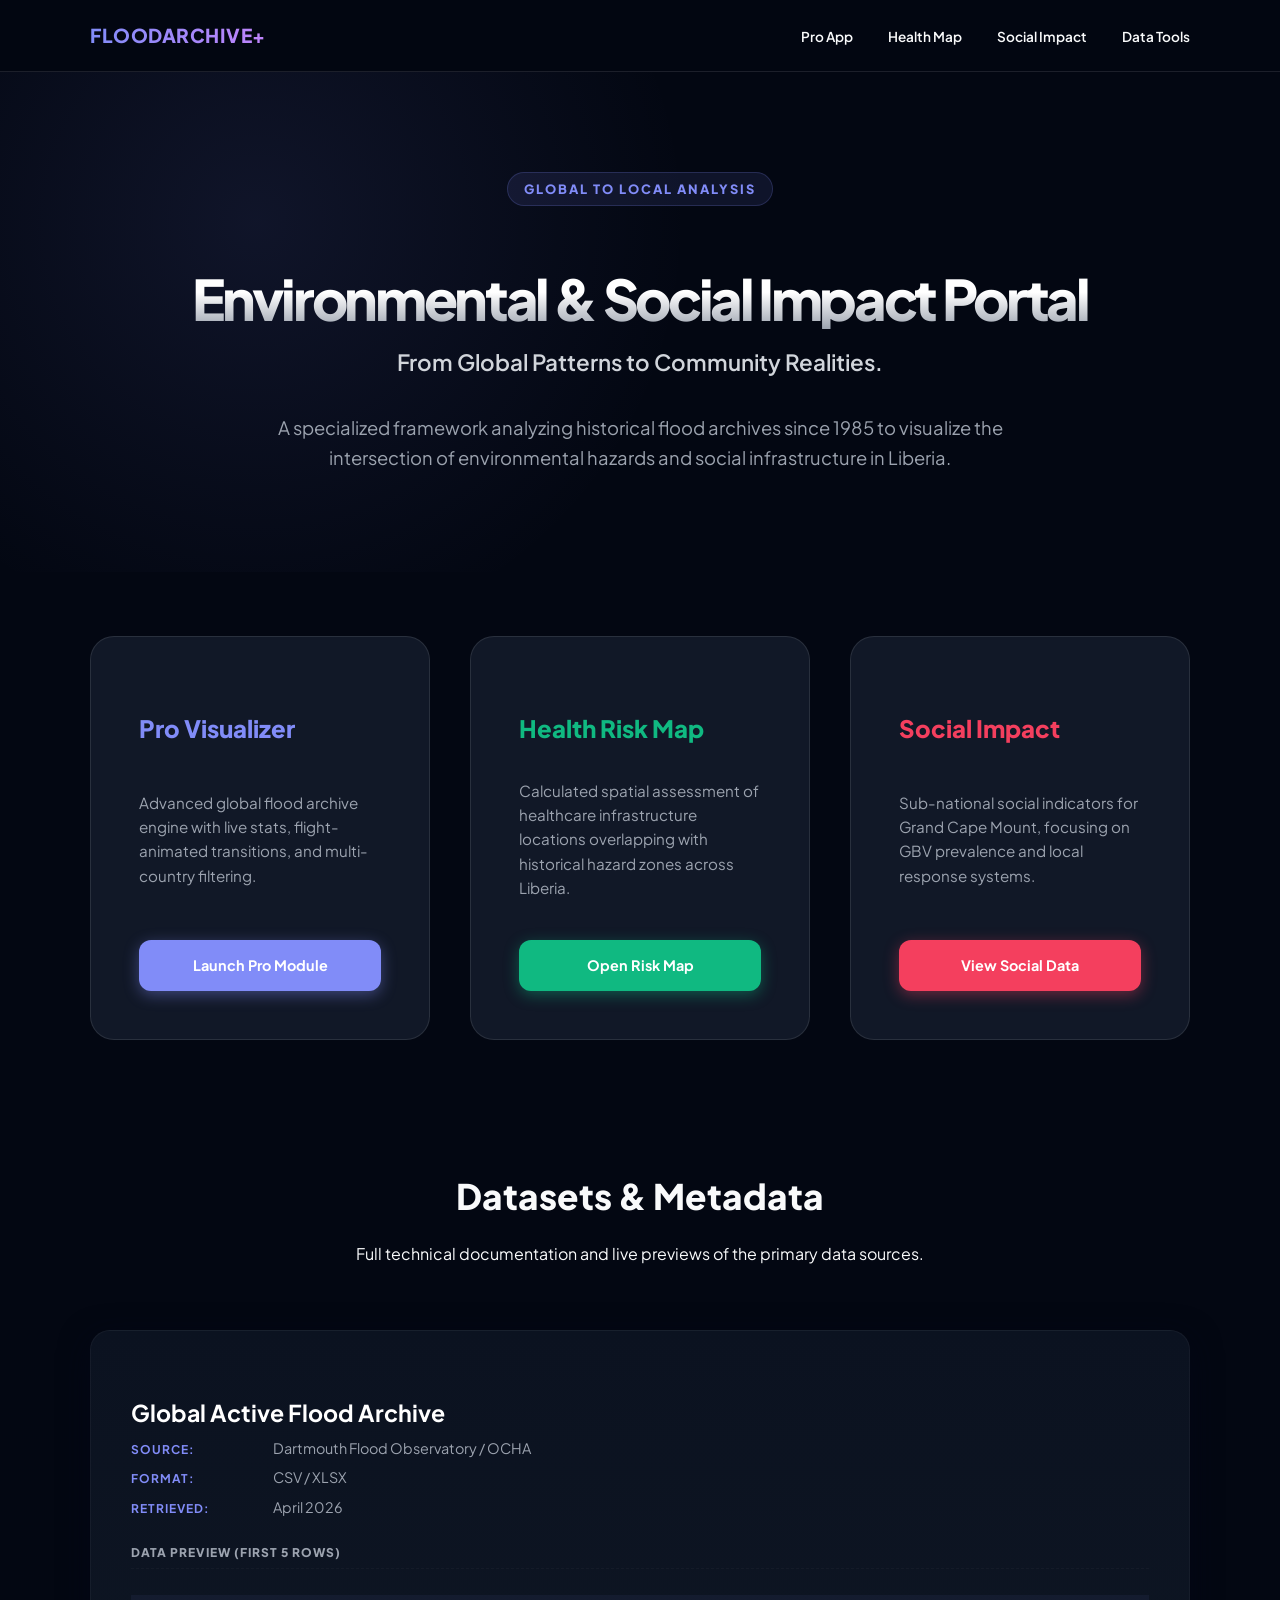
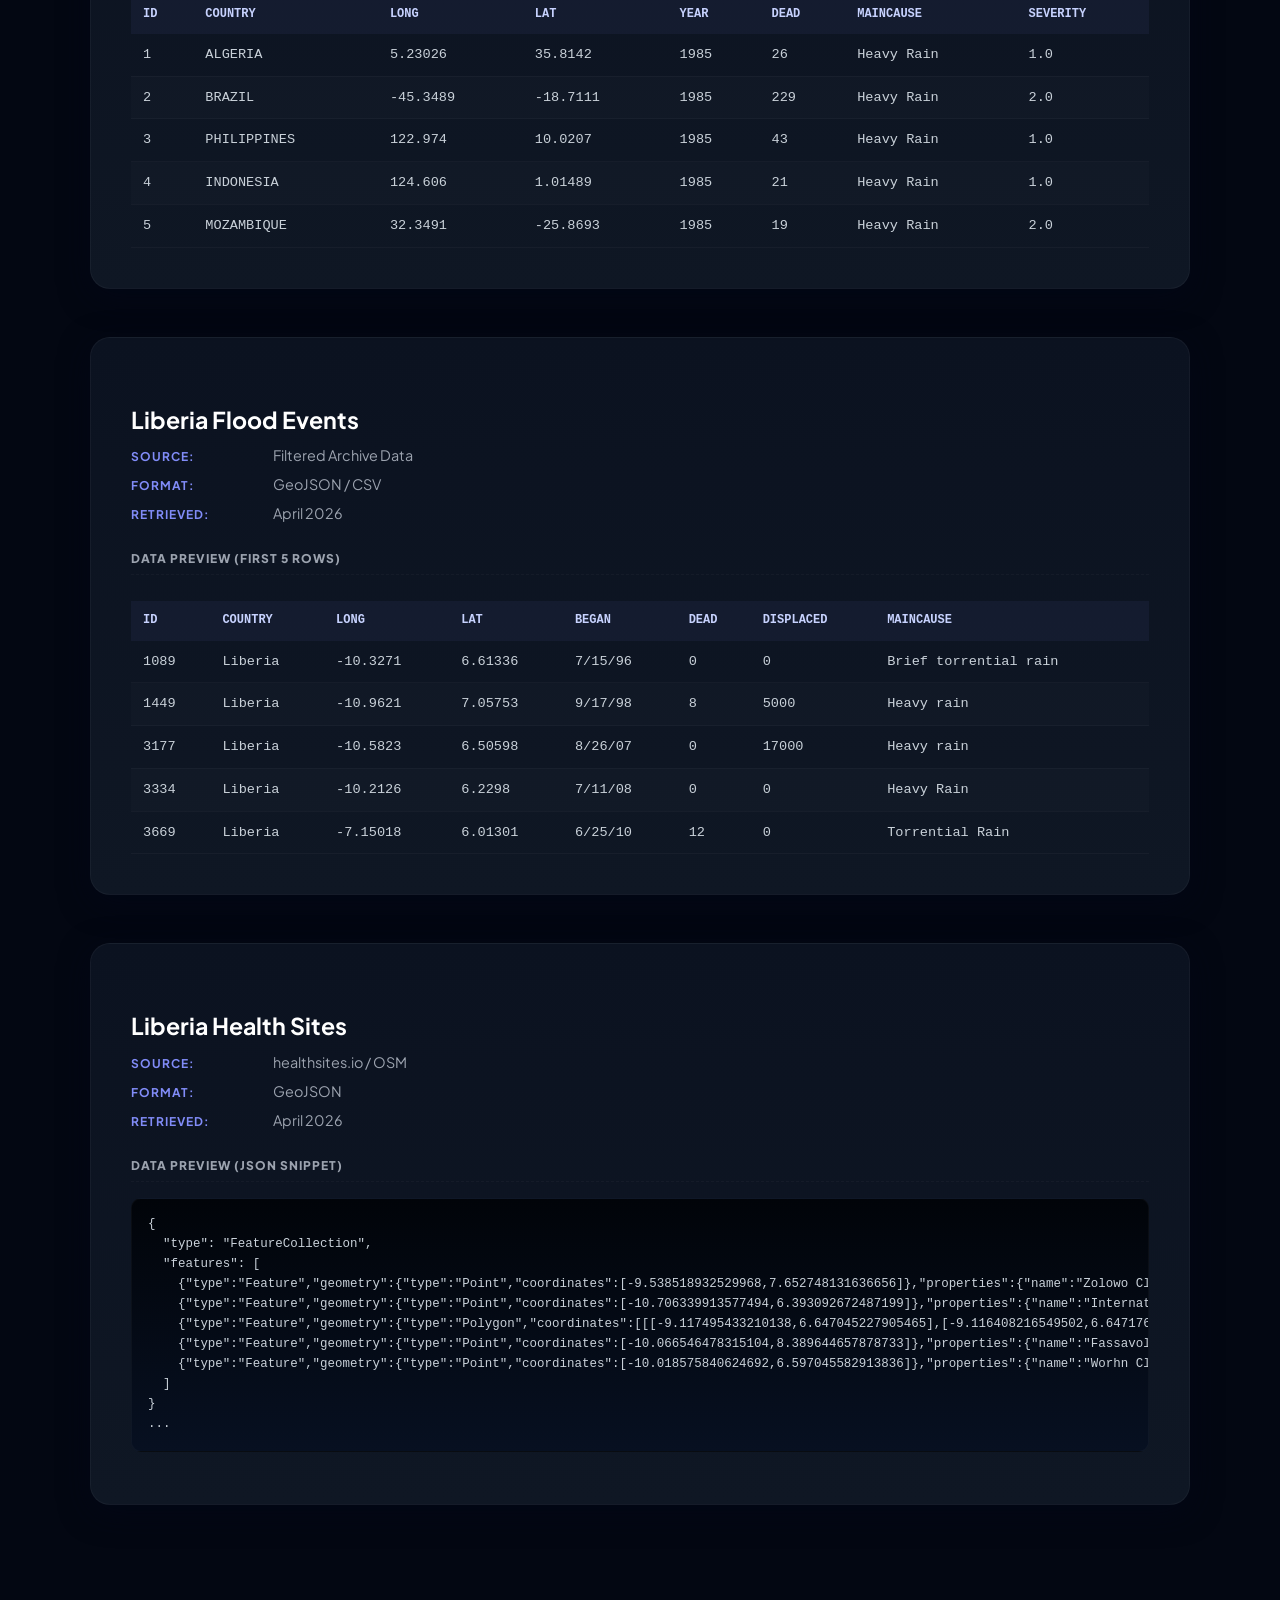
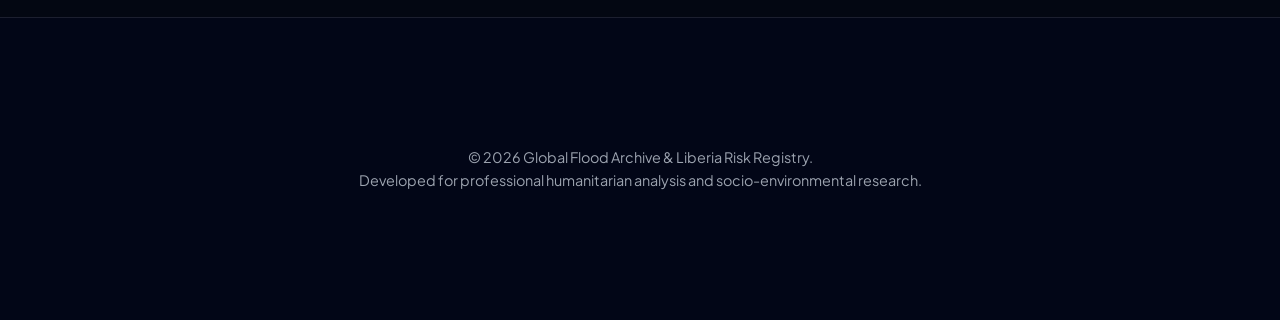
==== index.html @ 43752c13 "Refine landing page visuals; remove preview map\n\nCo-authored-by: Copilot <223556219+Copilot@users." ====
<!DOCTYPE html>
<html lang="en">
<head>
    <meta charset="UTF-8">
    <meta name="viewport" content="width=device-width, initial-scale=1.0">
    <title>Global to Local | Environmental & Social Impact Portal</title>
    <link href="https://fonts.googleapis.com/css2?family=Plus+Jakarta+Sans:wght@400;500;600;700;800&display=swap" rel="stylesheet">
    <style>
        :root {
            --bg: #030712;
            --card: #111827;
            --border: rgba(255, 255, 255, 0.1);
            --accent-pro: #818cf8;
            --accent-health: #10b981;
            --accent-social: #f43f5e;
            --text-primary: #f9fafb;
            --text-secondary: #9ca3af;
            --preview-bg: #0d1117;
        }
        body { font-family: 'Plus Jakarta Sans', sans-serif; margin: 0; background: var(--bg); color: var(--text-primary); line-height: 1.6; overflow-x: hidden; }
        
        nav { background: rgba(3, 7, 18, 0.8); backdrop-filter: blur(15px); padding: 1.25rem 0; position: sticky; top: 0; z-index: 1000; border-bottom: 1px solid var(--border); }
        nav .container { max-width: 1100px; margin: auto; display: flex; justify-content: space-between; align-items: center; padding: 0 2rem; }
        nav a { color: var(--text-primary); text-decoration: none; margin-left: 2rem; font-weight: 600; font-size: 0.85rem; transition: color 0.3s; }
        nav a:hover { color: var(--accent-pro); }
        .logo { font-weight: 800; font-size: 1.2rem; letter-spacing: 0.5px; background: linear-gradient(to right, #818cf8, #c084fc); -webkit-background-clip: text; -webkit-text-fill-color: transparent; }

        .hero { padding: 100px 2rem; text-align: center; position: relative; background: radial-gradient(circle at 20% 30%, rgba(129, 140, 248, 0.1) 0%, transparent 40%); }
        .hero .branding { background: rgba(129, 140, 248, 0.1); color: var(--accent-pro); padding: 6px 16px; border-radius: 99px; font-weight: 800; font-size: 0.8rem; text-transform: uppercase; letter-spacing: 2px; margin-bottom: 1.5rem; display: inline-block; border: 1px solid rgba(129, 140, 248, 0.2); }
        .hero h1 { font-size: 3.5rem; font-weight: 800; margin-bottom: 1rem; letter-spacing: -0.06em; line-height: 1.1; background: linear-gradient(to bottom, #fff 40%, #9ca3af); -webkit-background-clip: text; -webkit-text-fill-color: transparent; }
        .hero .tagline { font-size: 1.4rem; font-weight: 600; margin-bottom: 2rem; display: block; color: #d1d5db; }
        .hero p { max-width: 750px; margin: auto; font-size: 1.15rem; color: var(--text-secondary); }

        .container { max-width: 1100px; margin: auto; padding: 4rem 2rem; }
        .section-header { margin-bottom: 4rem; text-align: center; }
        .section-header h2 { font-size: 2.2rem; font-weight: 800; margin-bottom: 0.5rem; }

        .grid { display: grid; grid-template-columns: repeat(auto-fit, minmax(320px, 1fr)); gap: 2.5rem; margin-bottom: 8rem; }
        .tool-card { background: var(--card); border-radius: 24px; padding: 3rem; border: 1px solid var(--border); display: flex; flex-direction: column; justify-content: space-between; transition: all 0.4s ease; }
        .tool-card:hover { transform: translateY(-8px); background: #1f2937; border-color: var(--accent-pro); }
        .tool-card h3 { font-size: 1.5rem; margin-bottom: 1rem; font-weight: 800; }
        .tool-card p { font-size: 0.95rem; color: var(--text-secondary); margin-bottom: 2.5rem; }

        .btn { display: inline-block; color: #fff; text-decoration: none; padding: 14px 28px; border-radius: 12px; font-weight: 700; font-size: 0.9rem; text-align: center; transition: all 0.3s; cursor: pointer; }
        .btn-pro { background: var(--accent-pro); box-shadow: 0 4px 15px rgba(129, 140, 248, 0.4); }
        .btn-health { background: var(--accent-health); box-shadow: 0 4px 15px rgba(16, 185, 129, 0.4); }
        .btn-social { background: var(--accent-social); box-shadow: 0 4px 15px rgba(244, 63, 94, 0.4); }

        /* Datasets & Metadata Section */
        .dataset-card { background: linear-gradient(180deg,#0b1220 0%, #0f1724 100%); border-radius: 20px; border: 1px solid rgba(255,255,255,0.04); padding: 2.5rem; margin-bottom: 3rem; box-shadow: 0 8px 30px rgba(2,6,23,0.6); }
        .dataset-meta { margin-bottom: 1.25rem; display:flex; flex-direction:column; gap:6px; }
        .dataset-meta h3 { color: #fff; font-size: 1.45rem; margin-bottom: 0; }
        .dataset-meta div { font-size: 0.9rem; color: var(--text-secondary); margin-bottom: 0; }
        .dataset-meta b { color: var(--accent-pro); width: 140px; display: inline-block; text-transform: uppercase; font-size: 0.75rem; letter-spacing: 1px; }
        
        .preview-title { font-size: 0.75rem; font-weight: 800; color: #9ca3af; text-transform: uppercase; letter-spacing: 1px; margin-bottom: 1rem; margin-top: 1.5rem; border-bottom: 1px dashed rgba(255,255,255,0.03); padding-bottom: 6px; }
        pre { background: linear-gradient(180deg,#010409 0%, #071021 100%); padding: 1rem; border-radius: 10px; font-family: 'JetBrains Mono', monospace; font-size: 0.78rem; overflow-x: auto; color: #c9d1d9; border: 1px solid rgba(255,255,255,0.03); }
        
        .table-preview { width: 100%; border-collapse: collapse; font-family: monospace; font-size: 0.85rem; margin-top: 10px; background: transparent; }
        .table-preview thead th { text-align: left; padding: 10px 12px; color: #c7d2fe; background: rgba(129,140,248,0.06); border-bottom: none; text-transform: uppercase; font-weight: 700; font-size: 0.75rem; }
        .table-preview td { padding: 10px 12px; border-bottom: 1px solid rgba(255,255,255,0.03); color: #c9d1d9; }
        .table-preview tr:nth-child(even) { background: rgba(255,255,255,0.01); }

        footer { padding: 8rem 2rem; text-align: center; color: var(--text-secondary); font-size: 0.9rem; background: #020617; border-top: 1px solid var(--border); }
    </style>

</head>
<body>

    <nav>
        <div class="container">
            <div class="logo">FLOODARCHIVE+</div>
            <div class="nav-links">
                <a href="pro-visualizer.html">Pro App</a>
                <a href="liberia.html">Health Map</a>
                <a href="gbv_map.html">Social Impact</a>
                <a href="uploader.html">Data Tools</a>
            </div>
        </div>
    </nav>

    <div class="hero">
        <span class="branding">Global to Local Analysis</span>
        <h1>Environmental & Social Impact Portal</h1>
        <span class="tagline">From Global Patterns to Community Realities.</span>
        <p>A specialized framework analyzing historical flood archives since 1985 to visualize the intersection of environmental hazards and social infrastructure in Liberia.</p>
    </div>

    <div class="container">
        <!-- Analysis Tools -->
        <div class="grid">
            <div class="tool-card card-pro">
                <h3 style="color: var(--accent-pro)">Pro Visualizer</h3>
                <p>Advanced global flood archive engine with live stats, flight-animated transitions, and multi-country filtering.</p>
                <a href="pro-visualizer.html" class="btn btn-pro">Launch Pro Module</a>
            </div>
            <div class="tool-card card-health">
                <h3 style="color: var(--accent-health)">Health Risk Map</h3>
                <p>Calculated spatial assessment of healthcare infrastructure locations overlapping with historical hazard zones across Liberia.</p>
                <a href="liberia.html" class="btn btn-health">Open Risk Map</a>
            </div>
            <div class="tool-card card-social">
                <h3 style="color: var(--accent-social)">Social Impact</h3>
                <p>Sub-national social indicators for Grand Cape Mount, focusing on GBV prevalence and local response systems.</p>
                <a href="gbv_map.html" class="btn btn-social">View Social Data</a>
            </div>
        </div>

        <!-- Datasets & Metadata Section -->
        <div class="section-header">
            <h2>Datasets & Metadata</h2>
            <p>Full technical documentation and live previews of the primary data sources.</p>
        </div>

        <!-- Global Archive -->
        <div class="dataset-card">
            <div class="dataset-meta">
                <h3>Global Active Flood Archive</h3>
                <div><b>Source:</b> Dartmouth Flood Observatory / OCHA</div>
                <div><b>Format:</b> CSV / XLSX</div>
                <div><b>Retrieved:</b> April 2026</div>
            </div>
            <div class="preview-title">DATA PREVIEW (FIRST 5 ROWS)</div>
            <div style="overflow-x: auto;">
                <table class="table-preview">
                    <thead><tr><th>ID</th><th>Country</th><th>long</th><th>lat</th><th>Year</th><th>Dead</th><th>MainCause</th><th>Severity</th></tr></thead>
                    <tbody>
                        <tr><td>1</td><td>ALGERIA</td><td>5.23026</td><td>35.8142</td><td>1985</td><td>26</td><td>Heavy Rain</td><td>1.0</td></tr>
                        <tr><td>2</td><td>BRAZIL</td><td>-45.3489</td><td>-18.7111</td><td>1985</td><td>229</td><td>Heavy Rain</td><td>2.0</td></tr>
                        <tr><td>3</td><td>PHILIPPINES</td><td>122.974</td><td>10.0207</td><td>1985</td><td>43</td><td>Heavy Rain</td><td>1.0</td></tr>
                        <tr><td>4</td><td>INDONESIA</td><td>124.606</td><td>1.01489</td><td>1985</td><td>21</td><td>Heavy Rain</td><td>1.0</td></tr>
                        <tr><td>5</td><td>MOZAMBIQUE</td><td>32.3491</td><td>-25.8693</td><td>1985</td><td>19</td><td>Heavy Rain</td><td>2.0</td></tr>
                    </tbody>
                </table>
            </div>
        </div>

        <!-- Liberia Floods -->
        <div class="dataset-card">
            <div class="dataset-meta">
                <h3>Liberia Flood Events</h3>
                <div><b>Source:</b> Filtered Archive Data</div>
                <div><b>Format:</b> GeoJSON / CSV</div>
                <div><b>Retrieved:</b> April 2026</div>
            </div>
            <div class="preview-title">DATA PREVIEW (FIRST 5 ROWS)</div>
            <div style="overflow-x: auto;">
                <table class="table-preview">
                    <thead><tr><th>ID</th><th>Country</th><th>long</th><th>lat</th><th>Began</th><th>Dead</th><th>Displaced</th><th>MainCause</th></tr></thead>
                    <tbody>
                        <tr><td>1089</td><td>Liberia</td><td>-10.3271</td><td>6.61336</td><td>7/15/96</td><td>0</td><td>0</td><td>Brief torrential rain</td></tr>
                        <tr><td>1449</td><td>Liberia</td><td>-10.9621</td><td>7.05753</td><td>9/17/98</td><td>8</td><td>5000</td><td>Heavy rain</td></tr>
                        <tr><td>3177</td><td>Liberia</td><td>-10.5823</td><td>6.50598</td><td>8/26/07</td><td>0</td><td>17000</td><td>Heavy rain</td></tr>
                        <tr><td>3334</td><td>Liberia</td><td>-10.2126</td><td>6.2298</td><td>7/11/08</td><td>0</td><td>0</td><td>Heavy Rain</td></tr>
                        <tr><td>3669</td><td>Liberia</td><td>-7.15018</td><td>6.01301</td><td>6/25/10</td><td>12</td><td>0</td><td>Torrential Rain</td></tr>
                    </tbody>
                </table>
            </div>
        </div>

        <!-- Health Sites -->
        <div class="dataset-card">
            <div class="dataset-meta">
                <h3>Liberia Health Sites</h3>
                <div><b>Source:</b> healthsites.io / OSM</div>
                <div><b>Format:</b> GeoJSON</div>
                <div><b>Retrieved:</b> April 2026</div>
            </div>
            <div class="preview-title">DATA PREVIEW (JSON SNIPPET)</div>
            <pre>
{
  "type": "FeatureCollection",
  "features": [
    {"type":"Feature","geometry":{"type":"Point","coordinates":[-9.538518932529968,7.652748131636656]},"properties":{"name":"Zolowo Clinic","healthcare":"clinic","amenity":"clinic","operator":"Government"}},
    {"type":"Feature","geometry":{"type":"Point","coordinates":[-10.706339913577494,6.393092672487199]},"properties":{"name":"International Poly Clinic","healthcare":"clinic","amenity":"clinic","addr_city":"Monrovia"}},
    {"type":"Feature","geometry":{"type":"Polygon","coordinates":[[[-9.117495433210138,6.647045227905465],[-9.116408216549502,6.647176572328192],[-9.116335880725131,6.646653960665304]]]},"properties":{"name":"Zekepa Clinic","healthcare":"clinic","amenity":"hospital"}},
    {"type":"Feature","geometry":{"type":"Point","coordinates":[-10.066546478315104,8.389644657878733]},"properties":{"name":"Fassavolu Clinic","healthcare":"clinic","amenity":"clinic"}},
    {"type":"Feature","geometry":{"type":"Point","coordinates":[-10.018575840624692,6.597045582913836]},"properties":{"name":"Worhn Clinic","healthcare":"clinic","amenity":"clinic"}}
  ]
}
... </pre>
        </div>
    </div>



    <footer>
        &copy; 2026 Global Flood Archive & Liberia Risk Registry.<br>
        Developed for professional humanitarian analysis and socio-environmental research.
    </footer>

</body>
</html>
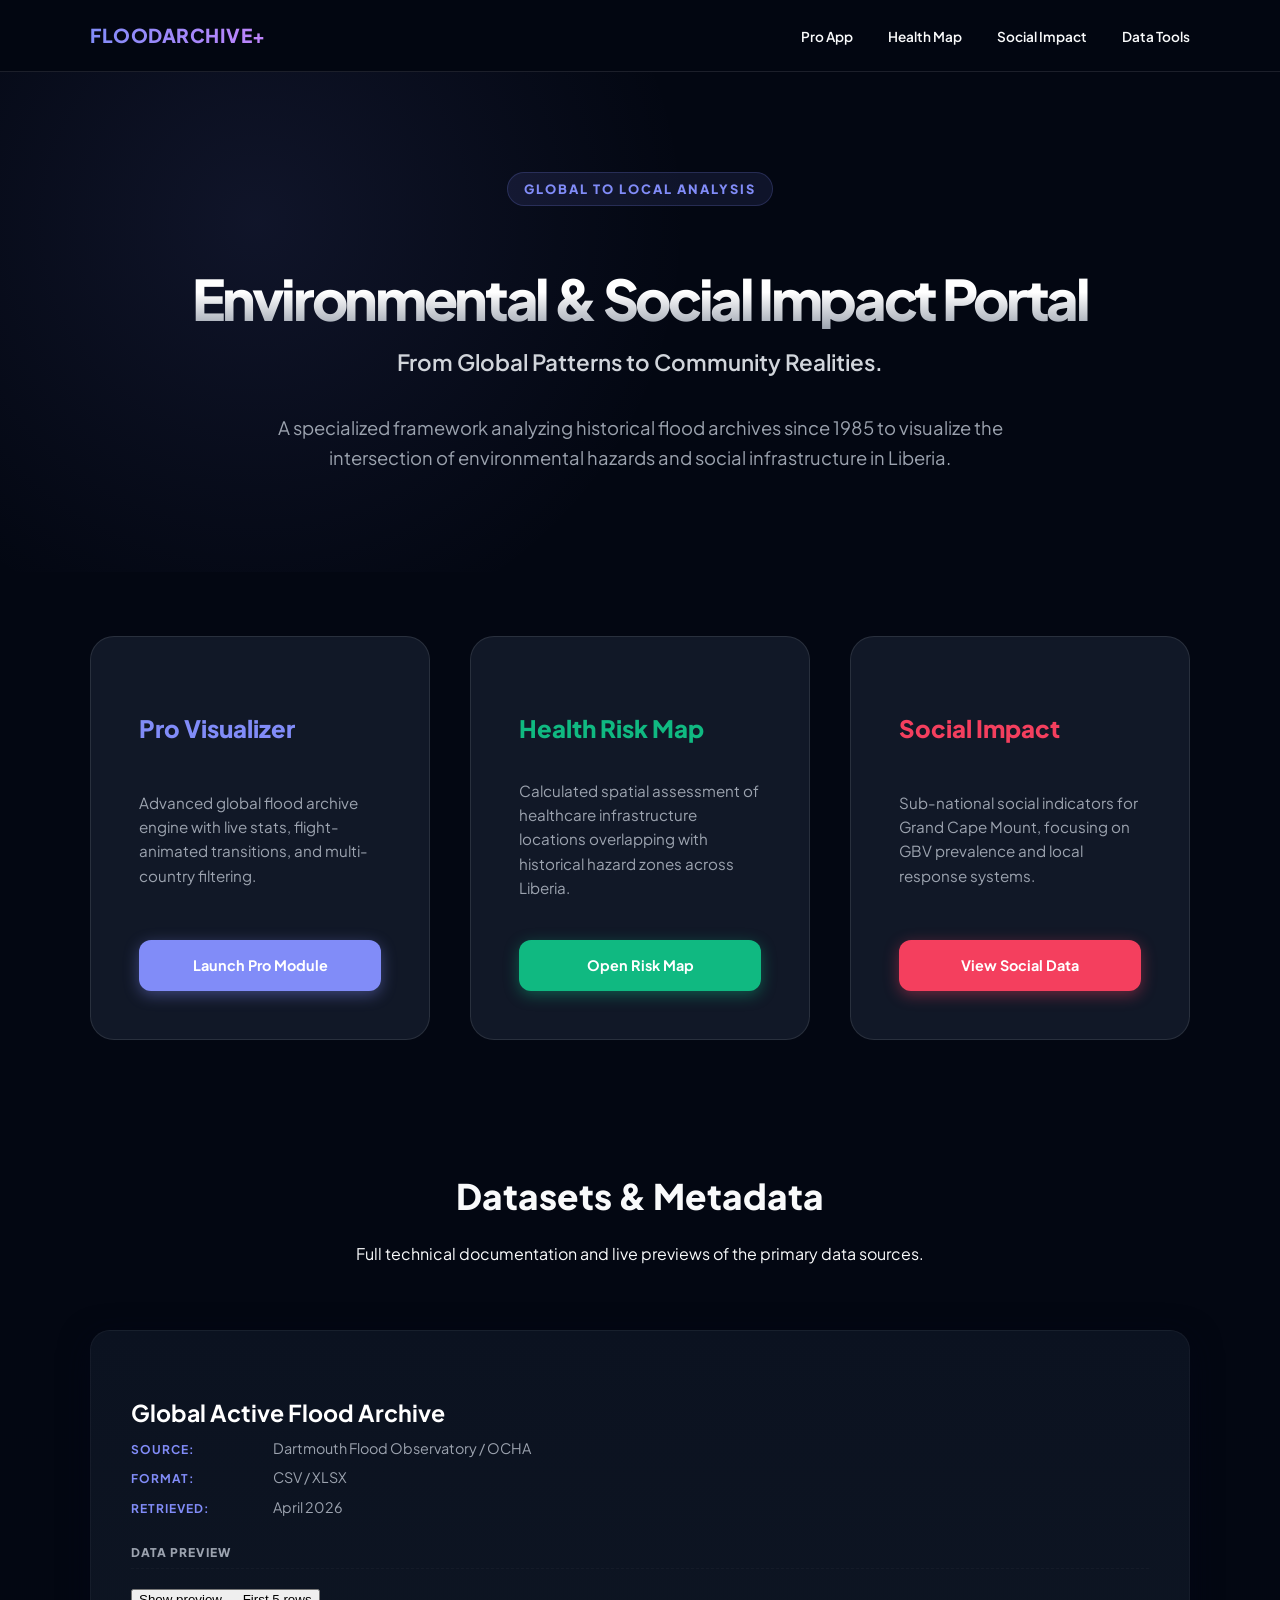
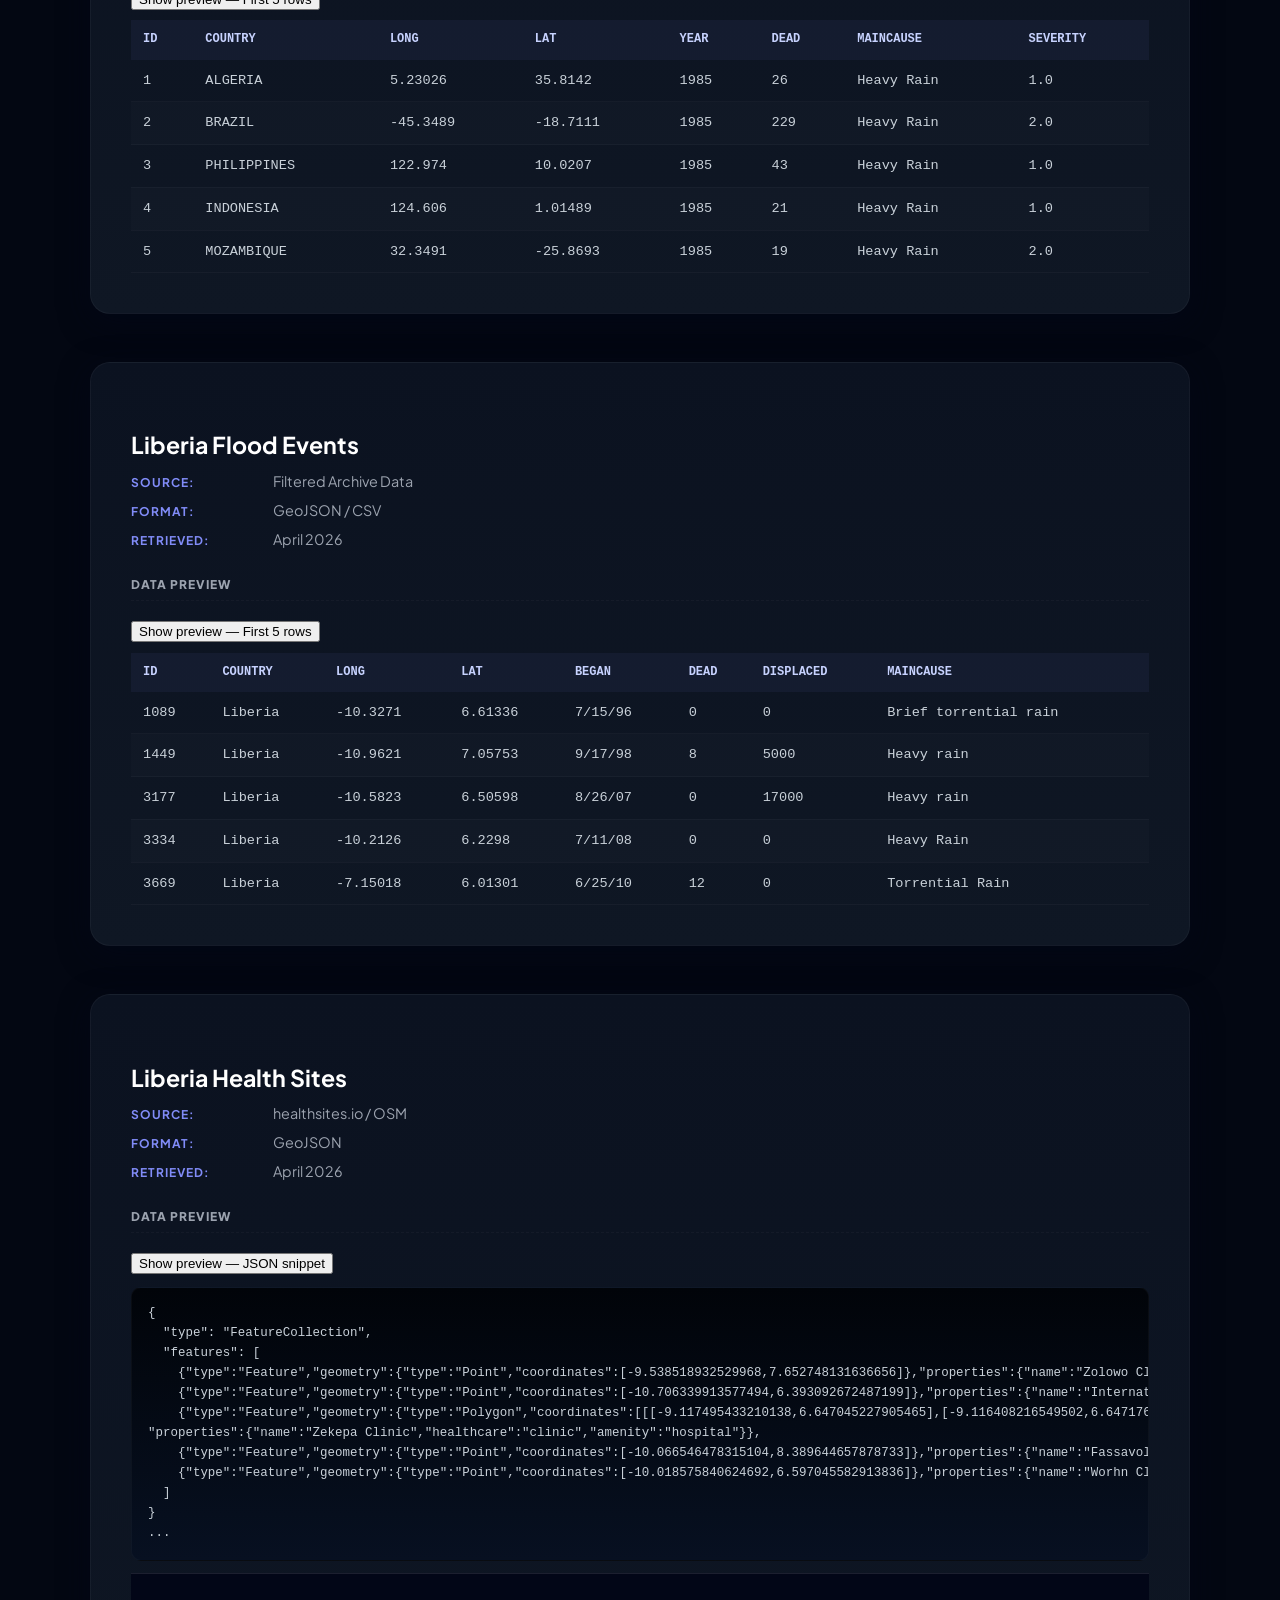
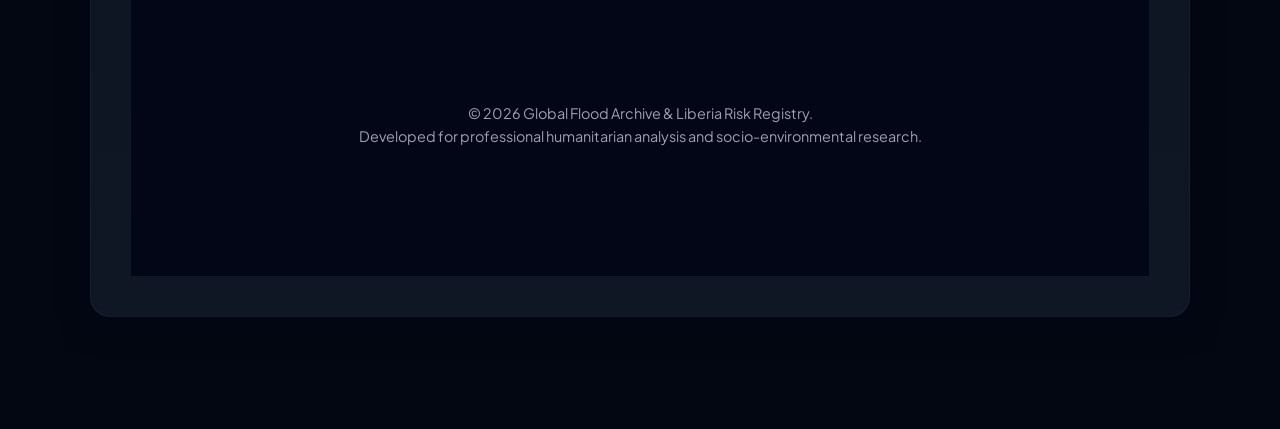
==== commit 898be4d3: "Add accordion previews for datasets and accordion JS\n\nCo-authored-by: Copilot <223556219+Copilot@u" ====
--- a/index.html
+++ b/index.html
@@ -1,6 +1,7 @@
 <!DOCTYPE html>
 <html lang="en">
 <head>
+    <!-- rebuild: 2026-04-16T18:08:00Z -->
     <meta charset="UTF-8">
     <meta name="viewport" content="width=device-width, initial-scale=1.0">
     <title>Global to Local | Environmental & Social Impact Portal</title>
@@ -112,7 +113,6 @@
             <p>Full technical documentation and live previews of the primary data sources.</p>
         </div>
 
-        <!-- Global Archive -->
         <div class="dataset-card">
             <div class="dataset-meta">
                 <h3>Global Active Flood Archive</h3>
@@ -120,22 +120,26 @@
                 <div><b>Format:</b> CSV / XLSX</div>
                 <div><b>Retrieved:</b> April 2026</div>
             </div>
-            <div class="preview-title">DATA PREVIEW (FIRST 5 ROWS)</div>
-            <div style="overflow-x: auto;">
-                <table class="table-preview">
-                    <thead><tr><th>ID</th><th>Country</th><th>long</th><th>lat</th><th>Year</th><th>Dead</th><th>MainCause</th><th>Severity</th></tr></thead>
-                    <tbody>
-                        <tr><td>1</td><td>ALGERIA</td><td>5.23026</td><td>35.8142</td><td>1985</td><td>26</td><td>Heavy Rain</td><td>1.0</td></tr>
-                        <tr><td>2</td><td>BRAZIL</td><td>-45.3489</td><td>-18.7111</td><td>1985</td><td>229</td><td>Heavy Rain</td><td>2.0</td></tr>
-                        <tr><td>3</td><td>PHILIPPINES</td><td>122.974</td><td>10.0207</td><td>1985</td><td>43</td><td>Heavy Rain</td><td>1.0</td></tr>
-                        <tr><td>4</td><td>INDONESIA</td><td>124.606</td><td>1.01489</td><td>1985</td><td>21</td><td>Heavy Rain</td><td>1.0</td></tr>
-                        <tr><td>5</td><td>MOZAMBIQUE</td><td>32.3491</td><td>-25.8693</td><td>1985</td><td>19</td><td>Heavy Rain</td><td>2.0</td></tr>
-                    </tbody>
-                </table>
-            </div>
-        </div>
-
-        <!-- Liberia Floods -->
+            <div class="preview-title">DATA PREVIEW</div>
+            <div class="accordion">
+                <button class="acc-btn" aria-expanded="false">Show preview — First 5 rows</button>
+                <div class="acc-panel">
+                    <div style="overflow-x:auto;">
+                        <table class="table-preview">
+                            <thead><tr><th>ID</th><th>Country</th><th>long</th><th>lat</th><th>Year</th><th>Dead</th><th>MainCause</th><th>Severity</th></tr></thead>
+                            <tbody>
+                                <tr><td>1</td><td>ALGERIA</td><td>5.23026</td><td>35.8142</td><td>1985</td><td>26</td><td>Heavy Rain</td><td>1.0</td></tr>
+                                <tr><td>2</td><td>BRAZIL</td><td>-45.3489</td><td>-18.7111</td><td>1985</td><td>229</td><td>Heavy Rain</td><td>2.0</td></tr>
+                                <tr><td>3</td><td>PHILIPPINES</td><td>122.974</td><td>10.0207</td><td>1985</td><td>43</td><td>Heavy Rain</td><td>1.0</td></tr>
+                                <tr><td>4</td><td>INDONESIA</td><td>124.606</td><td>1.01489</td><td>1985</td><td>21</td><td>Heavy Rain</td><td>1.0</td></tr>
+                                <tr><td>5</td><td>MOZAMBIQUE</td><td>32.3491</td><td>-25.8693</td><td>1985</td><td>19</td><td>Heavy Rain</td><td>2.0</td></tr>
+                            </tbody>
+                        </table>
+                    </div>
+                </div>
+            </div>
+        </div>
+
         <div class="dataset-card">
             <div class="dataset-meta">
                 <h3>Liberia Flood Events</h3>
@@ -143,18 +147,23 @@
                 <div><b>Format:</b> GeoJSON / CSV</div>
                 <div><b>Retrieved:</b> April 2026</div>
             </div>
-            <div class="preview-title">DATA PREVIEW (FIRST 5 ROWS)</div>
-            <div style="overflow-x: auto;">
-                <table class="table-preview">
-                    <thead><tr><th>ID</th><th>Country</th><th>long</th><th>lat</th><th>Began</th><th>Dead</th><th>Displaced</th><th>MainCause</th></tr></thead>
-                    <tbody>
-                        <tr><td>1089</td><td>Liberia</td><td>-10.3271</td><td>6.61336</td><td>7/15/96</td><td>0</td><td>0</td><td>Brief torrential rain</td></tr>
-                        <tr><td>1449</td><td>Liberia</td><td>-10.9621</td><td>7.05753</td><td>9/17/98</td><td>8</td><td>5000</td><td>Heavy rain</td></tr>
-                        <tr><td>3177</td><td>Liberia</td><td>-10.5823</td><td>6.50598</td><td>8/26/07</td><td>0</td><td>17000</td><td>Heavy rain</td></tr>
-                        <tr><td>3334</td><td>Liberia</td><td>-10.2126</td><td>6.2298</td><td>7/11/08</td><td>0</td><td>0</td><td>Heavy Rain</td></tr>
-                        <tr><td>3669</td><td>Liberia</td><td>-7.15018</td><td>6.01301</td><td>6/25/10</td><td>12</td><td>0</td><td>Torrential Rain</td></tr>
-                    </tbody>
-                </table>
+            <div class="preview-title">DATA PREVIEW</div>
+            <div class="accordion">
+                <button class="acc-btn" aria-expanded="false">Show preview — First 5 rows</button>
+                <div class="acc-panel">
+                    <div style="overflow-x:auto;">
+                        <table class="table-preview">
+                            <thead><tr><th>ID</th><th>Country</th><th>long</th><th>lat</th><th>Began</th><th>Dead</th><th>Displaced</th><th>MainCause</th></tr></thead>
+                            <tbody>
+                                <tr><td>1089</td><td>Liberia</td><td>-10.3271</td><td>6.61336</td><td>7/15/96</td><td>0</td><td>0</td><td>Brief torrential rain</td></tr>
+                                <tr><td>1449</td><td>Liberia</td><td>-10.9621</td><td>7.05753</td><td>9/17/98</td><td>8</td><td>5000</td><td>Heavy rain</td></tr>
+                                <tr><td>3177</td><td>Liberia</td><td>-10.5823</td><td>6.50598</td><td>8/26/07</td><td>0</td><td>17000</td><td>Heavy rain</td></tr>
+                                <tr><td>3334</td><td>Liberia</td><td>-10.2126</td><td>6.2298</td><td>7/11/08</td><td>0</td><td>0</td><td>Heavy Rain</td></tr>
+                                <tr><td>3669</td><td>Liberia</td><td>-7.15018</td><td>6.01301</td><td>6/25/10</td><td>12</td><td>0</td><td>Torrential Rain</td></tr>
+                            </tbody>
+                        </table>
+                    </div>
+                </div>
             </div>
         </div>
 
@@ -166,14 +175,18 @@
                 <div><b>Format:</b> GeoJSON</div>
                 <div><b>Retrieved:</b> April 2026</div>
             </div>
-            <div class="preview-title">DATA PREVIEW (JSON SNIPPET)</div>
-            <pre>
+            <div class="preview-title">DATA PREVIEW</div>
+            <div class="accordion">
+                <button class="acc-btn" aria-expanded="false">Show preview — JSON snippet</button>
+                <div class="acc-panel">
+                    <pre>
 {
   "type": "FeatureCollection",
   "features": [
     {"type":"Feature","geometry":{"type":"Point","coordinates":[-9.538518932529968,7.652748131636656]},"properties":{"name":"Zolowo Clinic","healthcare":"clinic","amenity":"clinic","operator":"Government"}},
     {"type":"Feature","geometry":{"type":"Point","coordinates":[-10.706339913577494,6.393092672487199]},"properties":{"name":"International Poly Clinic","healthcare":"clinic","amenity":"clinic","addr_city":"Monrovia"}},
-    {"type":"Feature","geometry":{"type":"Polygon","coordinates":[[[-9.117495433210138,6.647045227905465],[-9.116408216549502,6.647176572328192],[-9.116335880725131,6.646653960665304]]]},"properties":{"name":"Zekepa Clinic","healthcare":"clinic","amenity":"hospital"}},
+    {"type":"Feature","geometry":{"type":"Polygon","coordinates":[[[-9.117495433210138,6.647045227905465],[-9.116408216549502,6.647176572328192],[-9.116335880725131,6.646653960665304]]]}},
+"properties":{"name":"Zekepa Clinic","healthcare":"clinic","amenity":"hospital"}},
     {"type":"Feature","geometry":{"type":"Point","coordinates":[-10.066546478315104,8.389644657878733]},"properties":{"name":"Fassavolu Clinic","healthcare":"clinic","amenity":"clinic"}},
     {"type":"Feature","geometry":{"type":"Point","coordinates":[-10.018575840624692,6.597045582913836]},"properties":{"name":"Worhn Clinic","healthcare":"clinic","amenity":"clinic"}}
   ]
@@ -189,5 +202,20 @@
         Developed for professional humanitarian analysis and socio-environmental research.
     </footer>
 
+
+<script>
+  // simple accordion behaviour
+  document.addEventListener('DOMContentLoaded', function(){
+    document.querySelectorAll('.acc-btn').forEach(function(btn){
+      btn.addEventListener('click', function(){
+        var expanded = this.getAttribute('aria-expanded') === 'true';
+        this.setAttribute('aria-expanded', String(!expanded));
+        var panel = this.nextElementSibling;
+        if(!expanded){ panel.style.maxHeight = panel.scrollHeight + 'px'; panel.style.padding = '1rem'; }
+        else { panel.style.maxHeight = null; panel.style.padding = '0 1rem'; }
+      });
+    });
+  });
+</script>
 </body>
 </html>
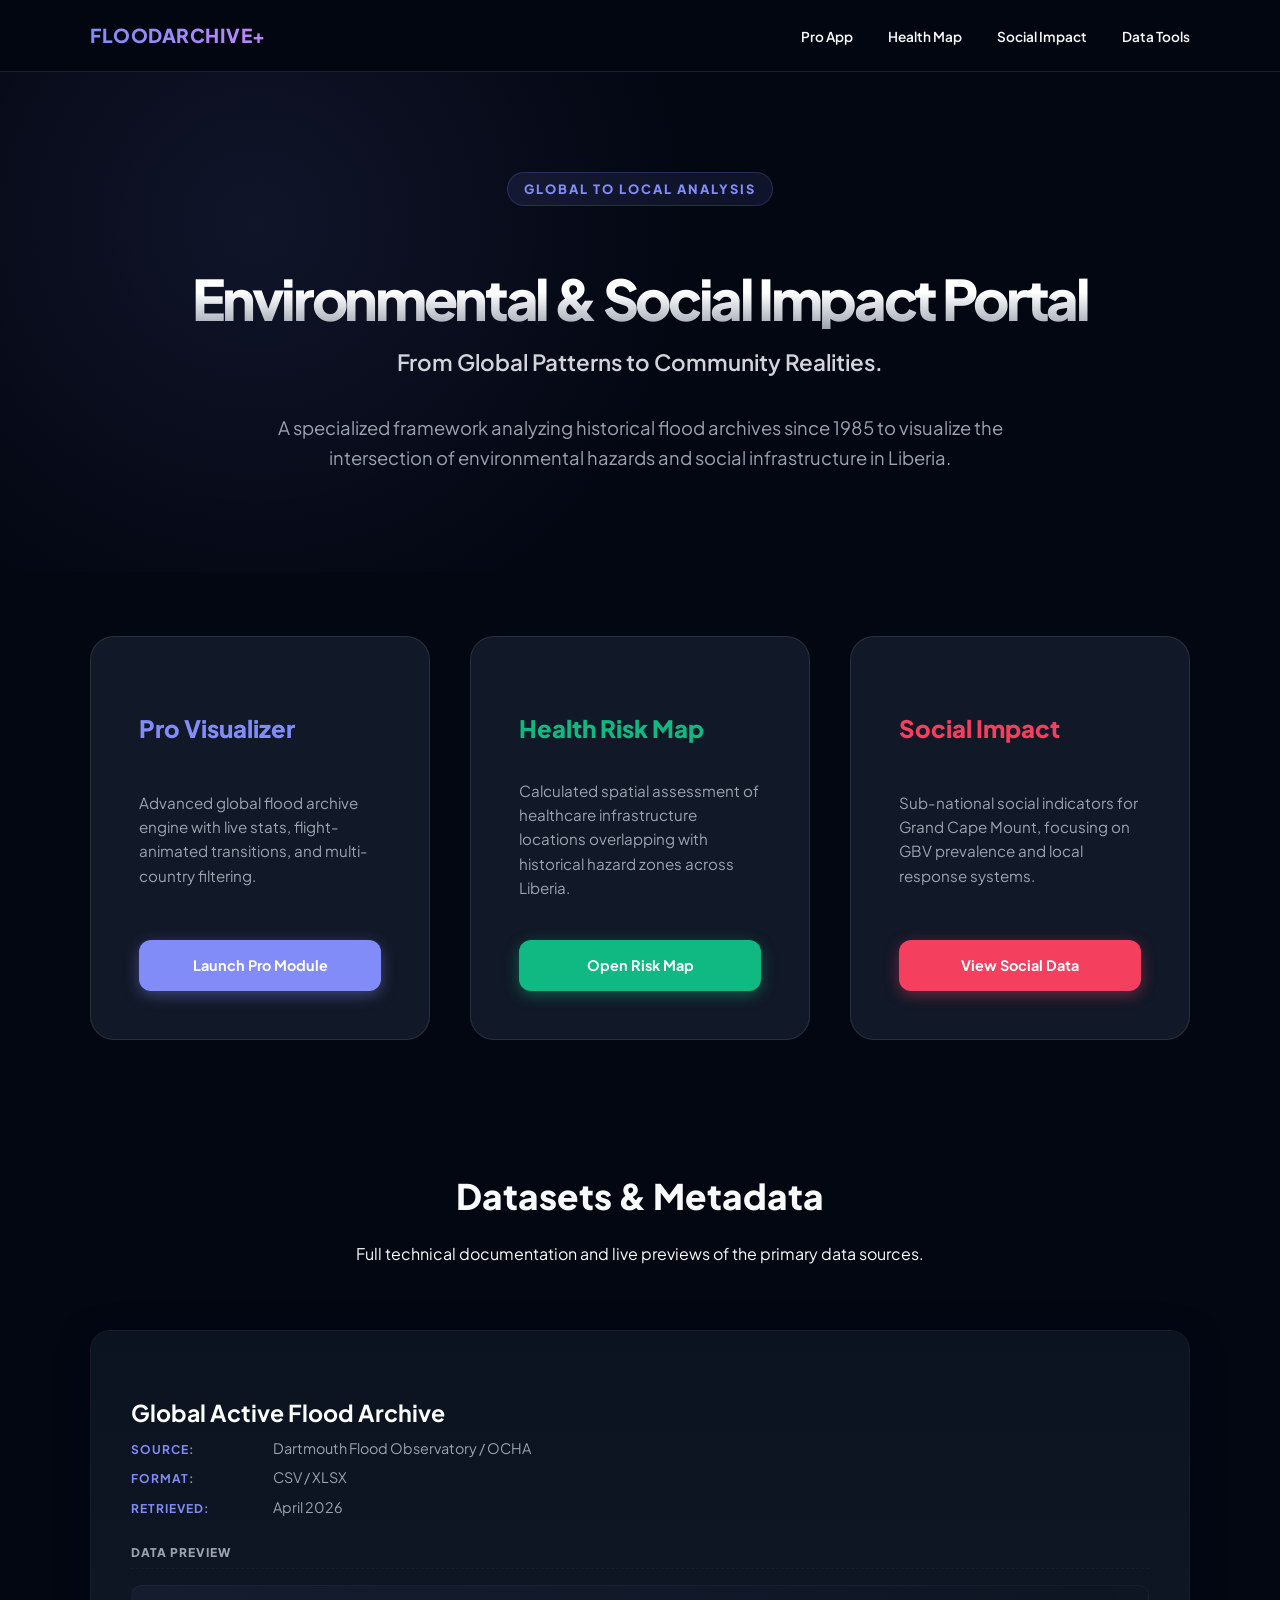
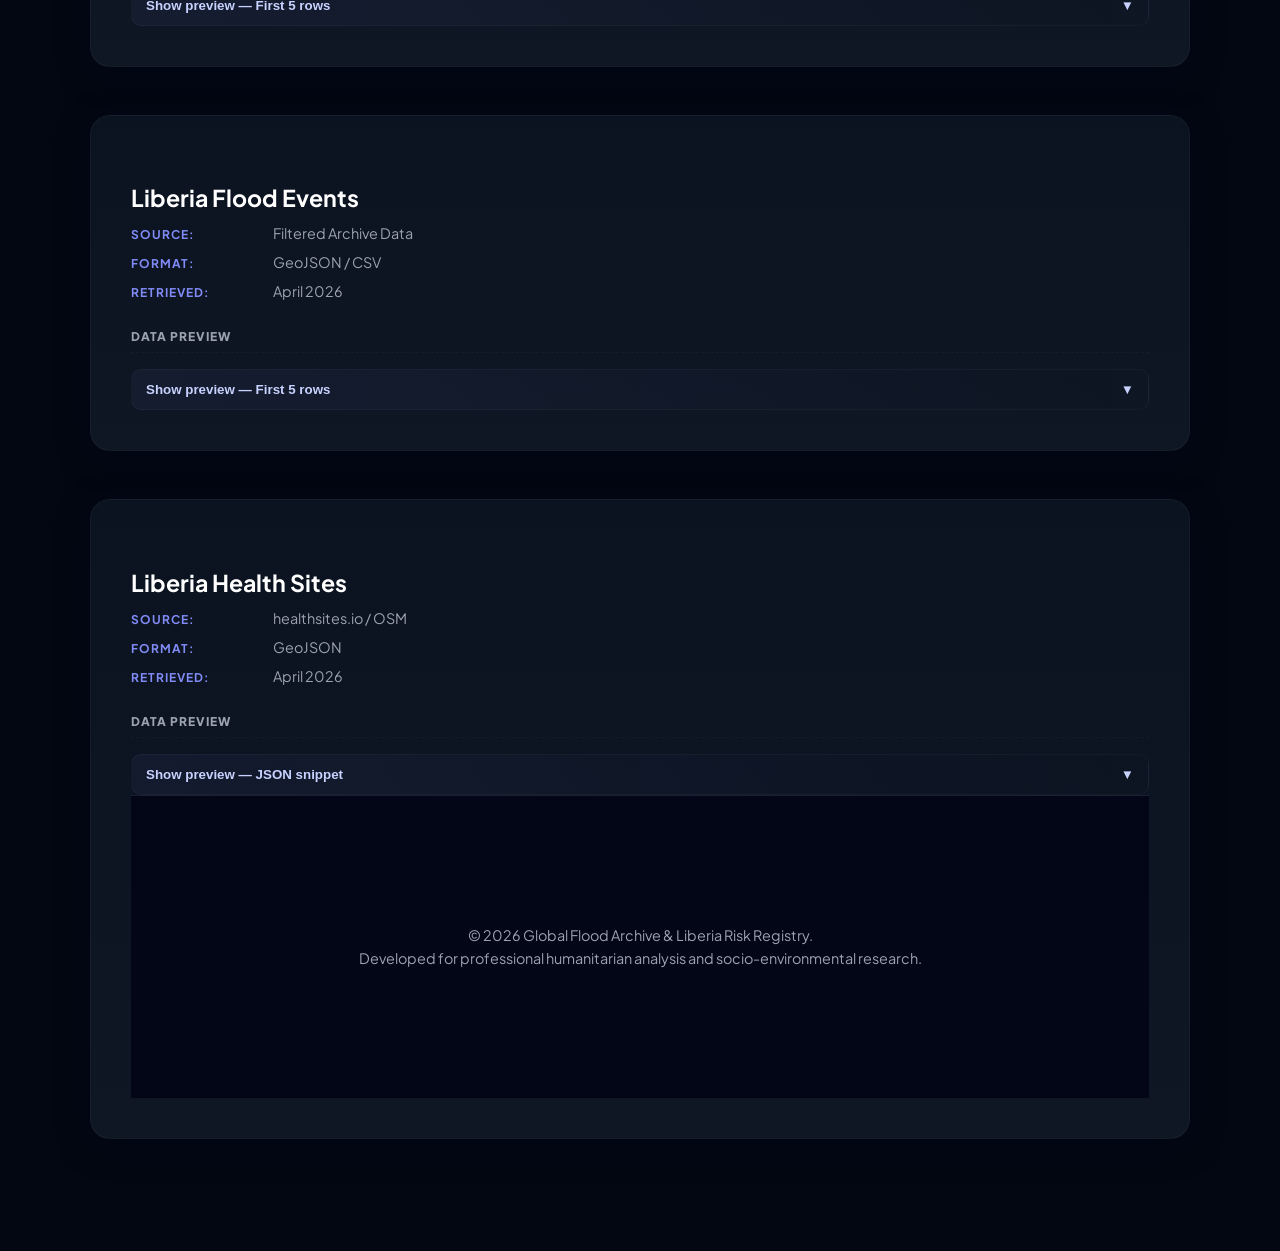
==== commit 69b09914: "Style accordion: hide panels and add button styles" ====
--- a/index.html
+++ b/index.html
@@ -57,6 +57,14 @@
         .preview-title { font-size: 0.75rem; font-weight: 800; color: #9ca3af; text-transform: uppercase; letter-spacing: 1px; margin-bottom: 1rem; margin-top: 1.5rem; border-bottom: 1px dashed rgba(255,255,255,0.03); padding-bottom: 6px; }
         pre { background: linear-gradient(180deg,#010409 0%, #071021 100%); padding: 1rem; border-radius: 10px; font-family: 'JetBrains Mono', monospace; font-size: 0.78rem; overflow-x: auto; color: #c9d1d9; border: 1px solid rgba(255,255,255,0.03); }
         
+        /* Accordion styles */
+        .accordion { margin-top: 10px; }
+        .acc-btn { display: block; width: 100%; text-align: left; background: linear-gradient(90deg, rgba(129,140,248,0.06), transparent); border: 1px solid rgba(255,255,255,0.03); color: #c7d2fe; padding: 12px 14px; border-radius: 10px; font-weight: 700; cursor: pointer; }
+        .acc-btn[aria-expanded="true"] { background: linear-gradient(90deg, rgba(129,140,248,0.12), transparent); }
+        .acc-btn::after { content: '\25BC'; float: right; transition: transform 0.25s ease; }
+        .acc-btn[aria-expanded="true"]::after { transform: rotate(180deg); }
+        .acc-panel { max-height: 0; overflow: hidden; transition: max-height 0.35s ease, padding 0.25s ease; padding: 0 1rem; }
+        
         .table-preview { width: 100%; border-collapse: collapse; font-family: monospace; font-size: 0.85rem; margin-top: 10px; background: transparent; }
         .table-preview thead th { text-align: left; padding: 10px 12px; color: #c7d2fe; background: rgba(129,140,248,0.06); border-bottom: none; text-transform: uppercase; font-weight: 700; font-size: 0.75rem; }
         .table-preview td { padding: 10px 12px; border-bottom: 1px solid rgba(255,255,255,0.03); color: #c9d1d9; }
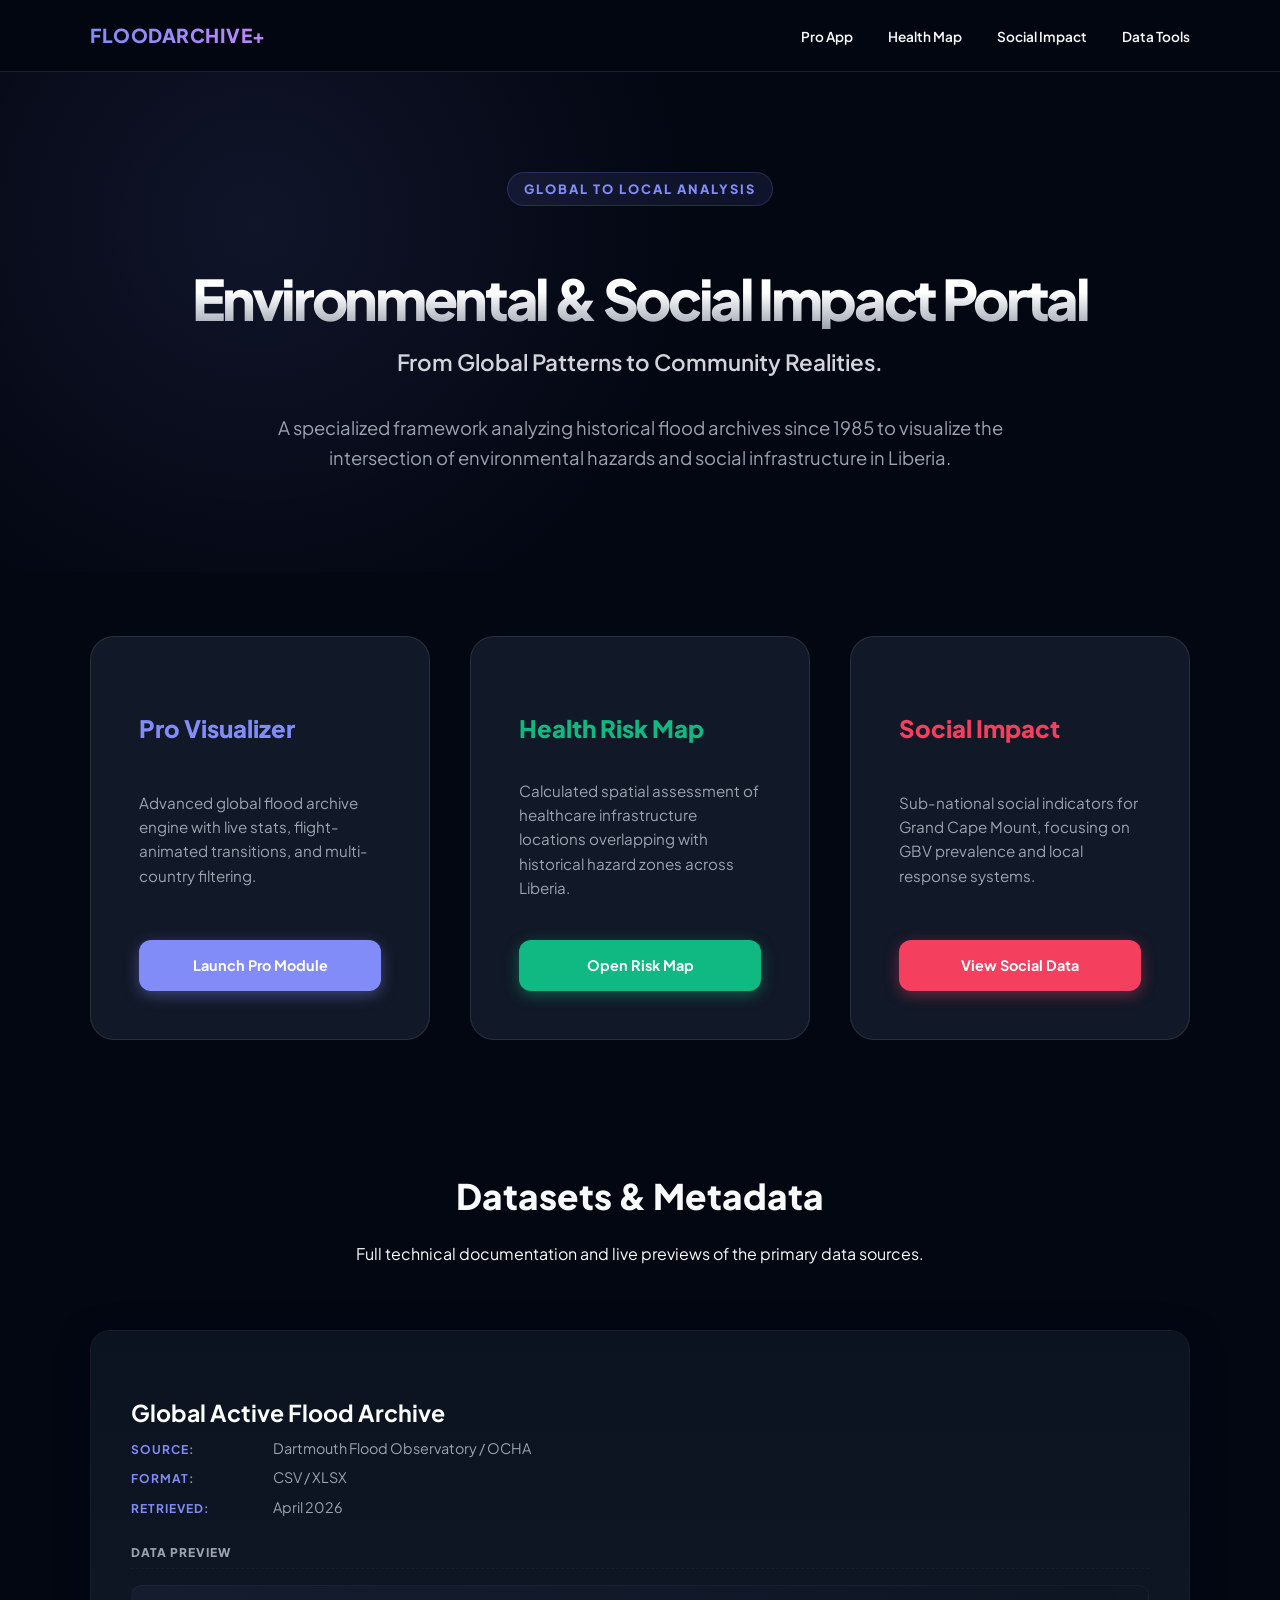
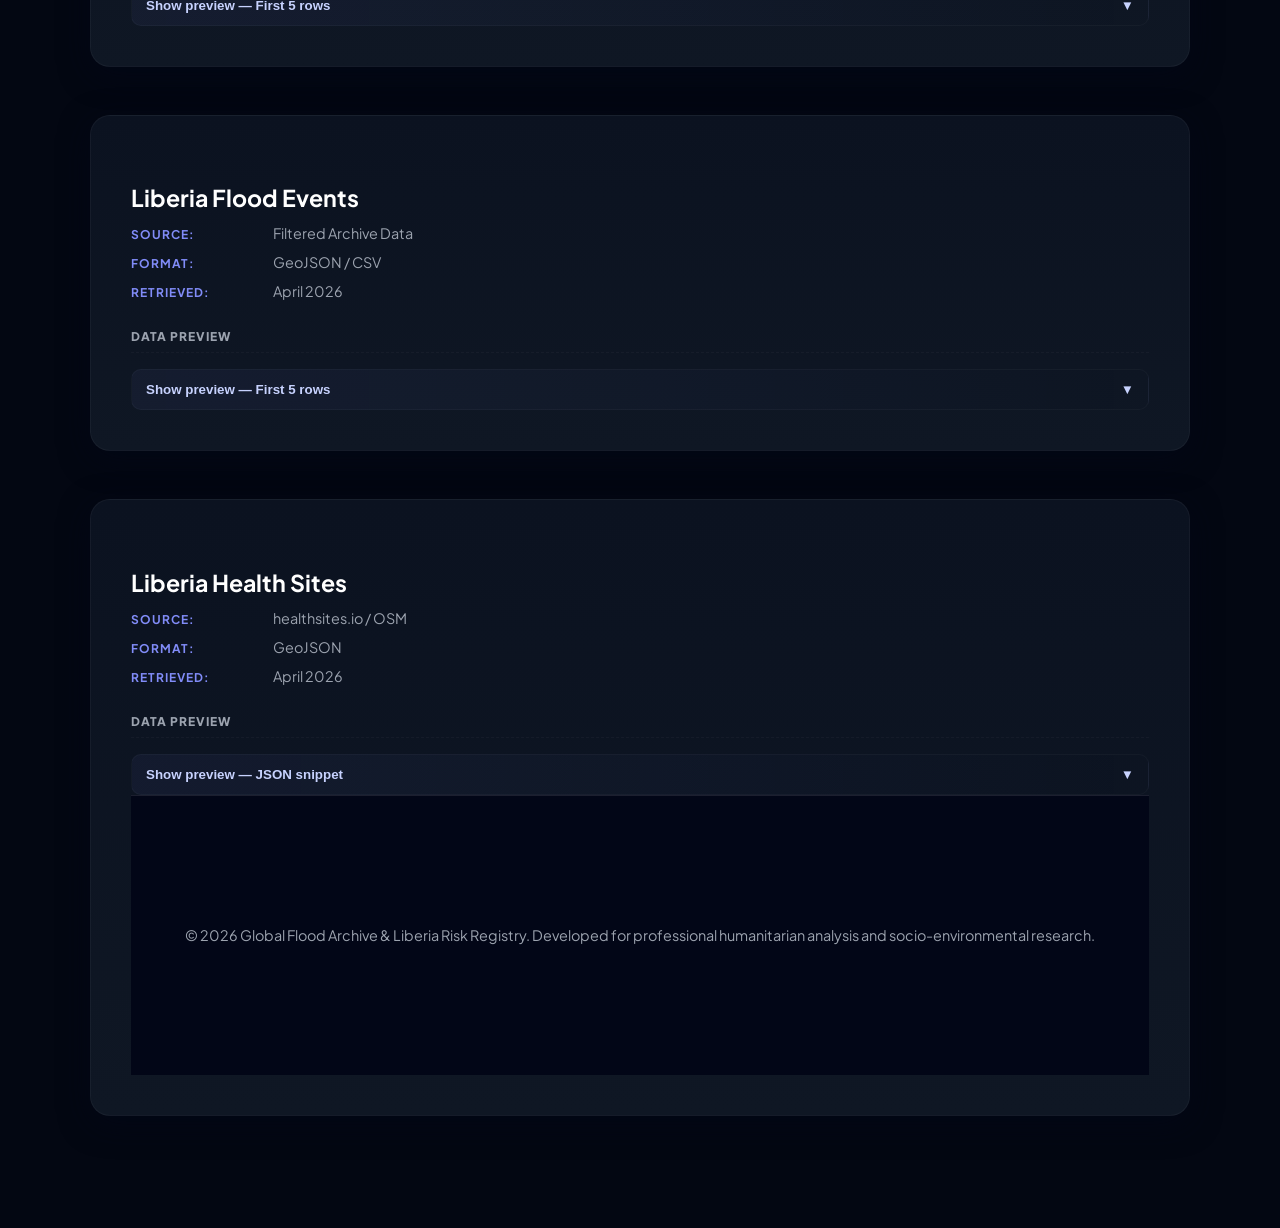
==== commit ec4a845d: "Restore footer copy to original text\n\nCo-authored-by: Copilot <223556219+Copilot@users.noreply.git" ====
--- a/index.html
+++ b/index.html
@@ -206,7 +206,7 @@
 
 
     <footer>
-        &copy; 2026 Global Flood Archive & Liberia Risk Registry.<br>
+        © 2026 Global Flood Archive & Liberia Risk Registry.
         Developed for professional humanitarian analysis and socio-environmental research.
     </footer>
 
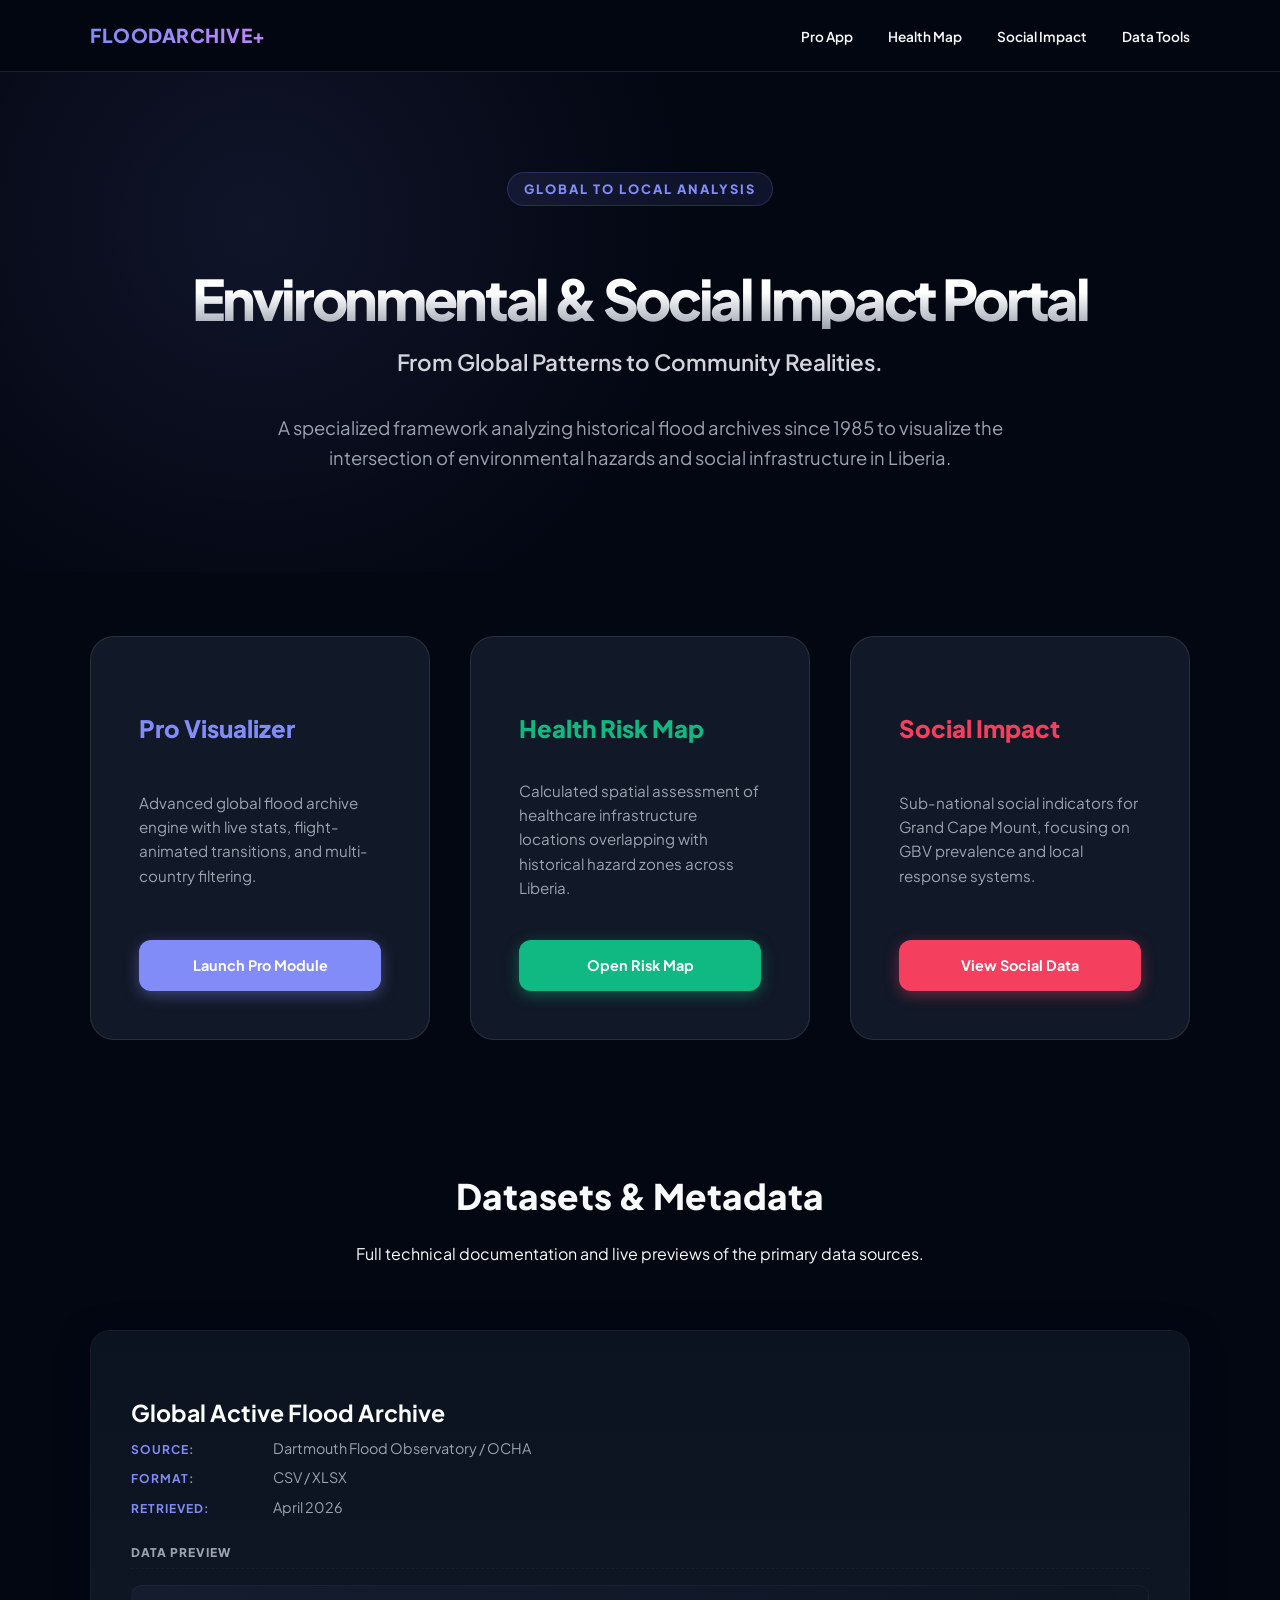
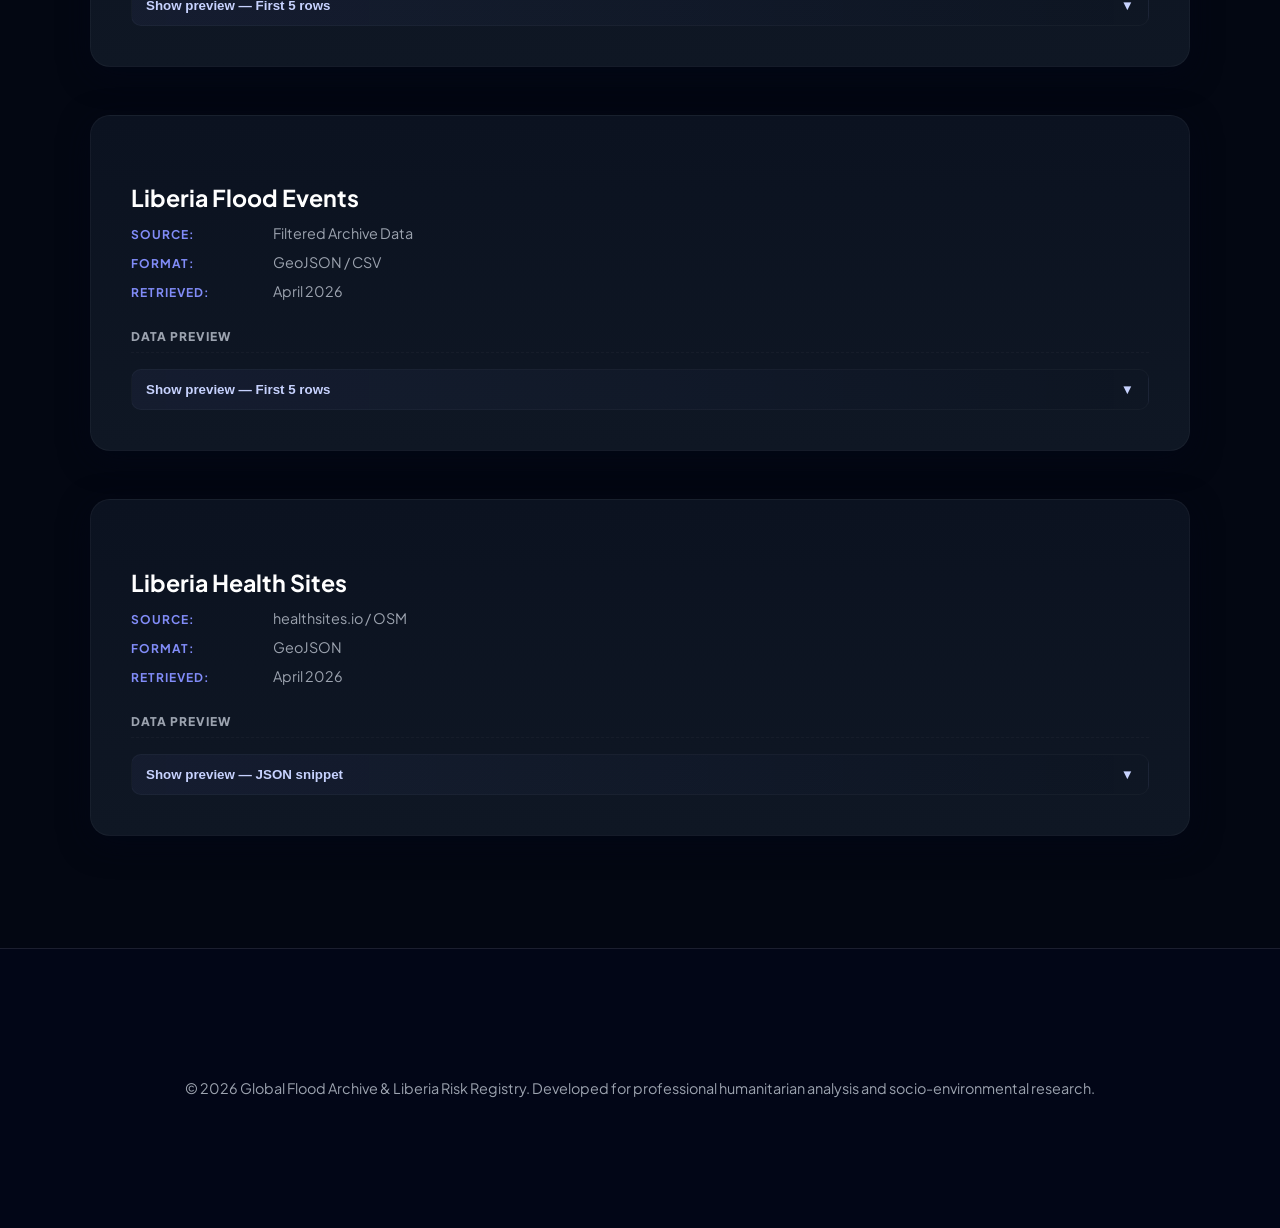
==== commit 01387315: "Restore footer spacing: pin footer to bottom using site-main and body flex Co-authored-by: Copilot <" ====
--- a/index.html
+++ b/index.html
@@ -18,7 +18,7 @@
             --text-secondary: #9ca3af;
             --preview-bg: #0d1117;
         }
-        body { font-family: 'Plus Jakarta Sans', sans-serif; margin: 0; background: var(--bg); color: var(--text-primary); line-height: 1.6; overflow-x: hidden; }
+        body { font-family: 'Plus Jakarta Sans', sans-serif; margin: 0; background: var(--bg); color: var(--text-primary); line-height: 1.6; overflow-x: hidden; display: flex; flex-direction: column; min-height: 100vh; }
         
         nav { background: rgba(3, 7, 18, 0.8); backdrop-filter: blur(15px); padding: 1.25rem 0; position: sticky; top: 0; z-index: 1000; border-bottom: 1px solid var(--border); }
         nav .container { max-width: 1100px; margin: auto; display: flex; justify-content: space-between; align-items: center; padding: 0 2rem; }
@@ -69,6 +69,8 @@
         .table-preview thead th { text-align: left; padding: 10px 12px; color: #c7d2fe; background: rgba(129,140,248,0.06); border-bottom: none; text-transform: uppercase; font-weight: 700; font-size: 0.75rem; }
         .table-preview td { padding: 10px 12px; border-bottom: 1px solid rgba(255,255,255,0.03); color: #c9d1d9; }
         .table-preview tr:nth-child(even) { background: rgba(255,255,255,0.01); }
+
+        .site-main { flex: 1; }
 
         footer { padding: 8rem 2rem; text-align: center; color: var(--text-secondary); font-size: 0.9rem; background: #020617; border-top: 1px solid var(--border); }
     </style>
@@ -87,6 +89,8 @@
             </div>
         </div>
     </nav>
+
+    <main class="site-main">
 
     <div class="hero">
         <span class="branding">Global to Local Analysis</span>
@@ -204,6 +208,7 @@
     </div>
 
 
+    </main>
 
     <footer>
         © 2026 Global Flood Archive & Liberia Risk Registry.
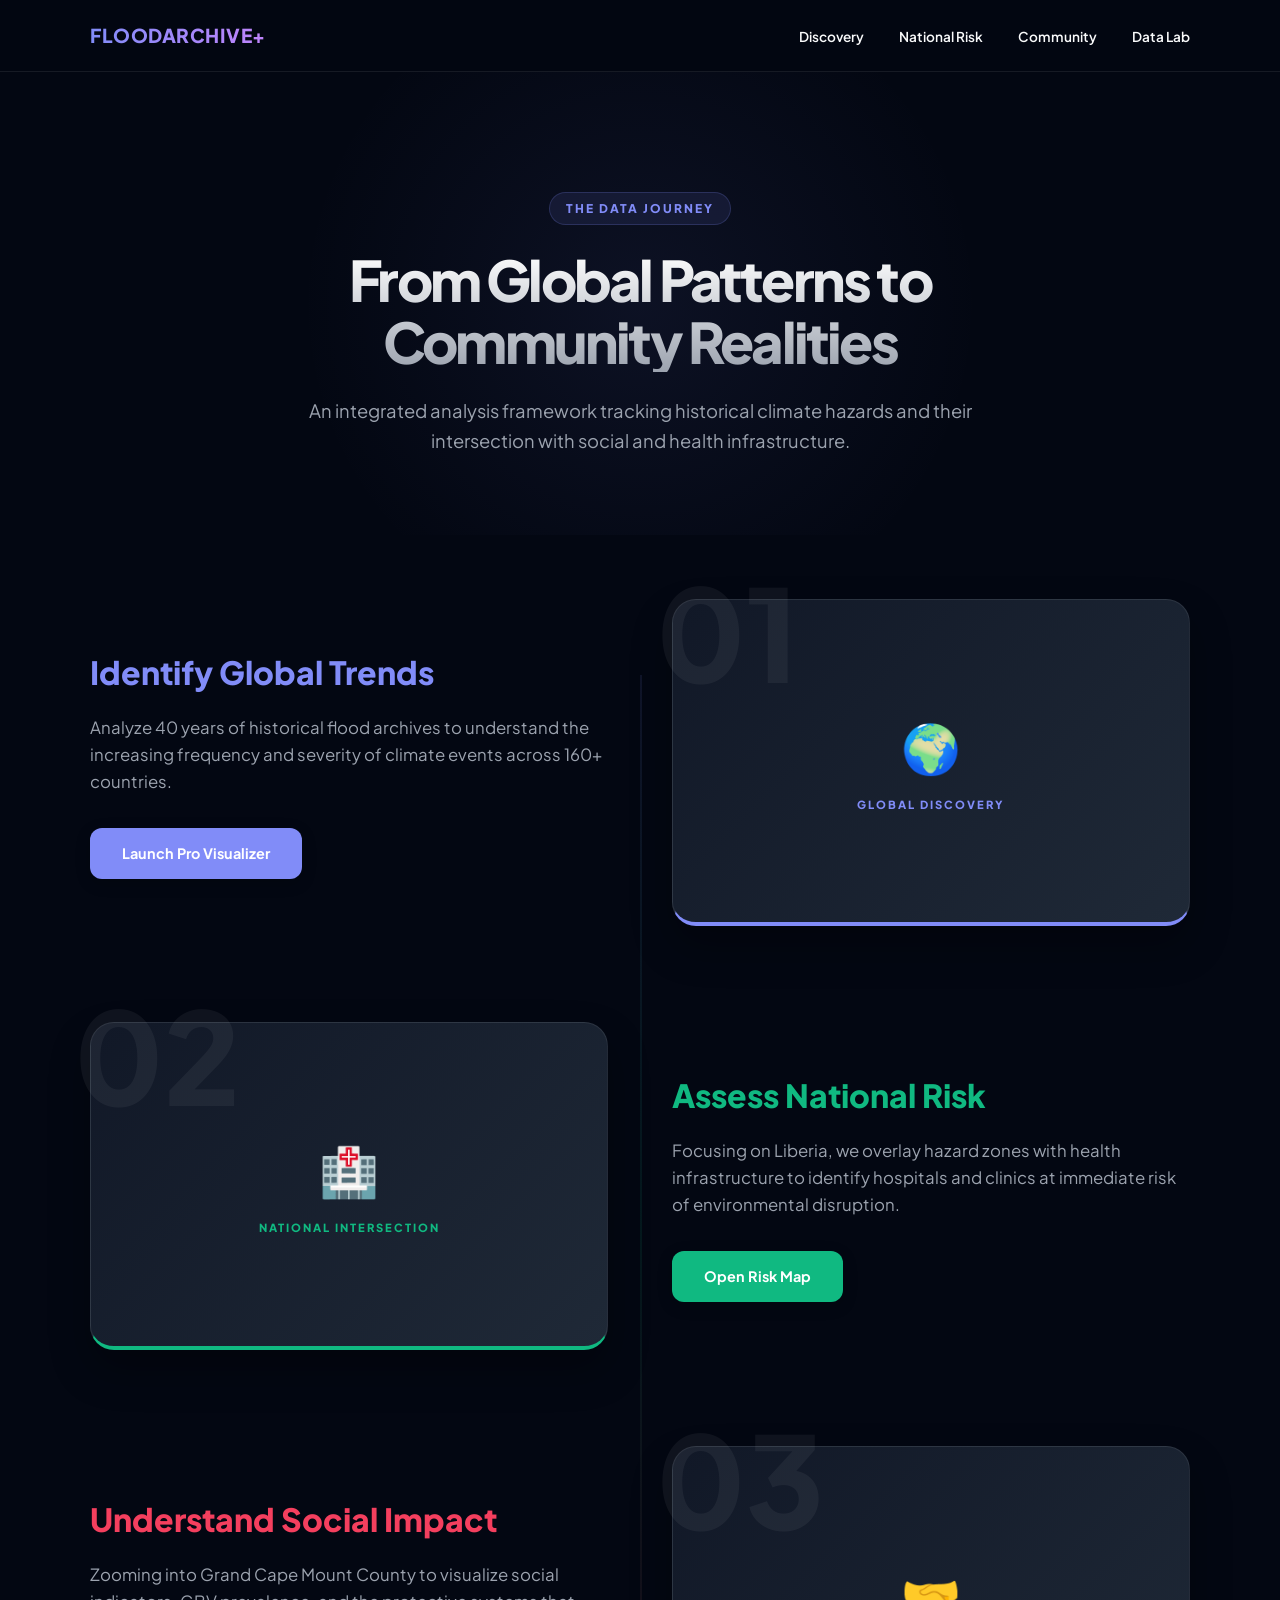
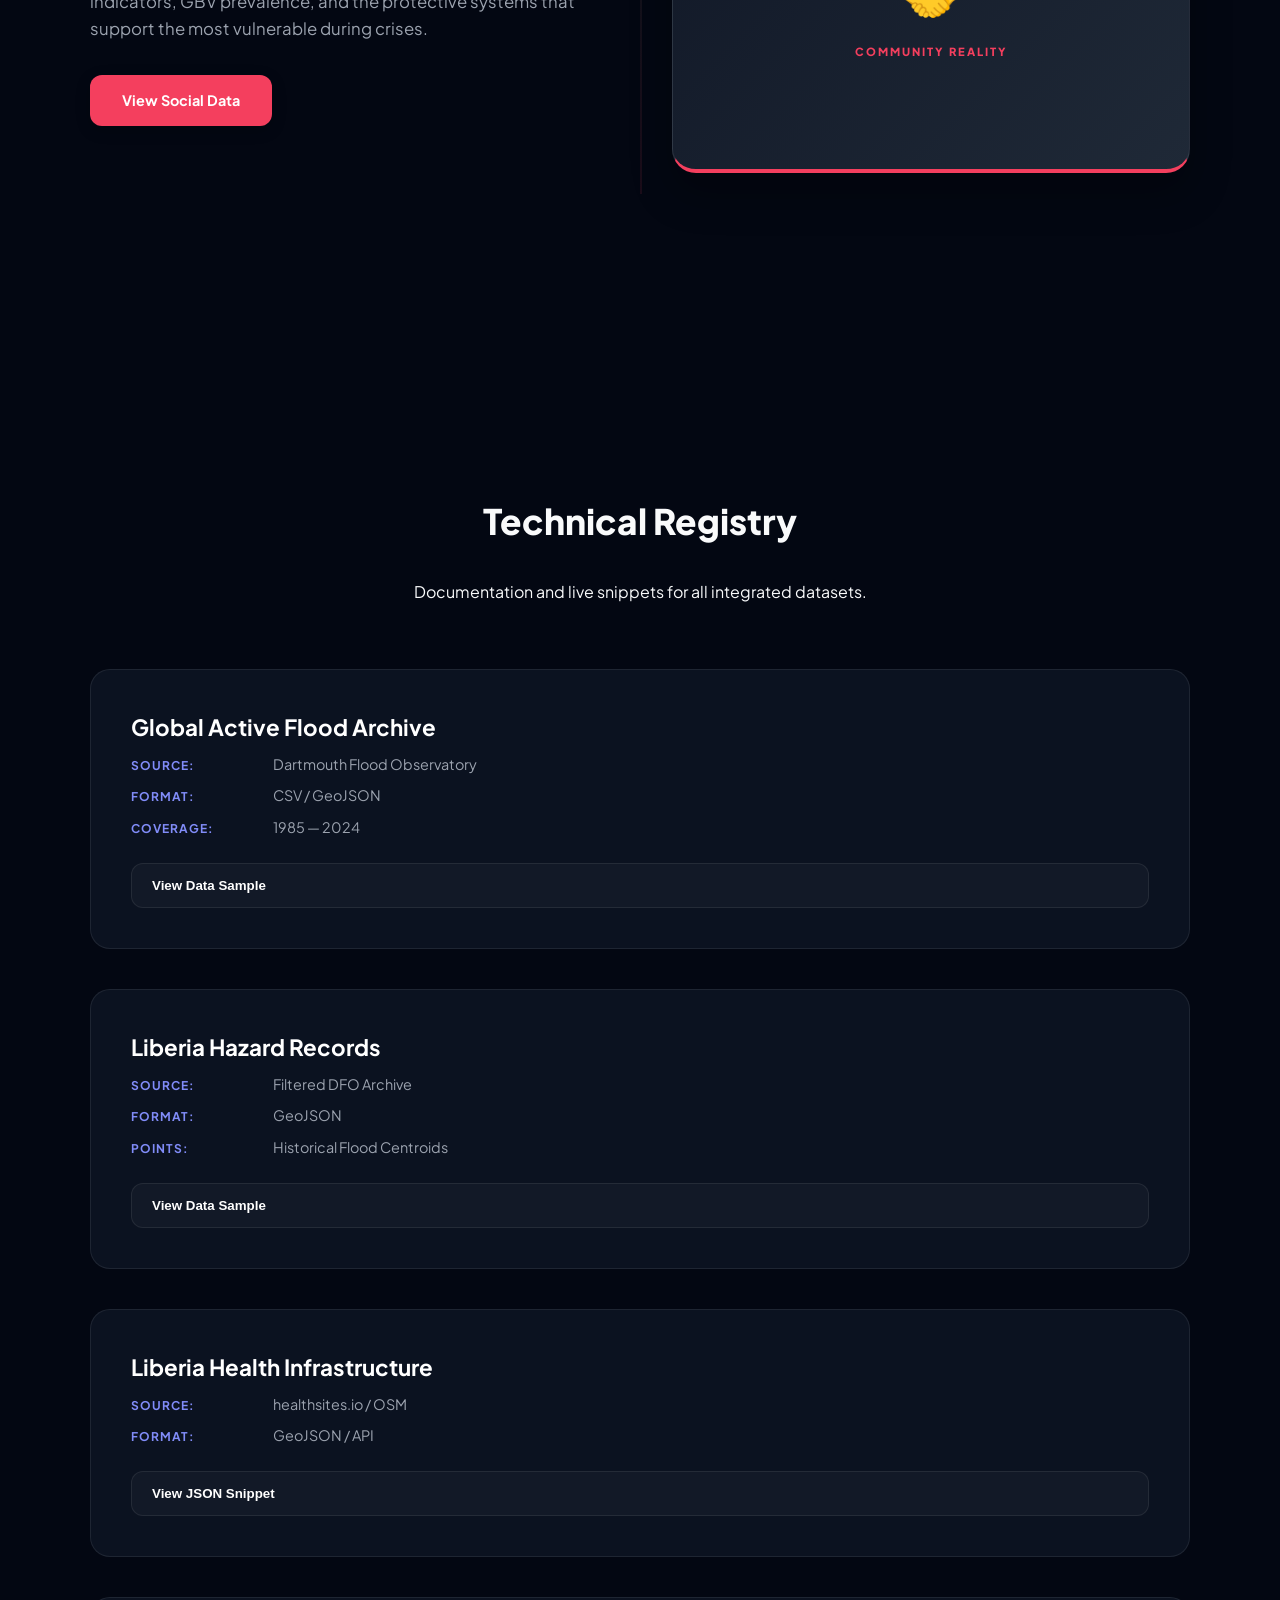
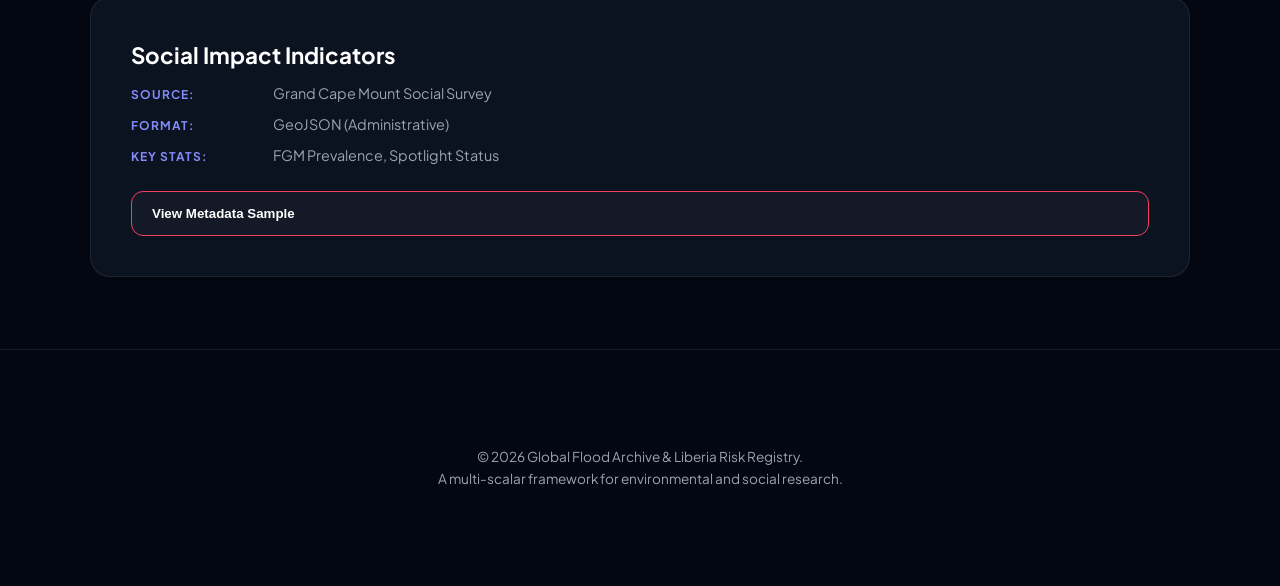
==== commit 17cd4056: "Implement Narrative Journey layout on landing page" ====
--- a/index.html
+++ b/index.html
@@ -1,7 +1,7 @@
 <!DOCTYPE html>
 <html lang="en">
 <head>
-    <!-- rebuild: 2026-04-16T18:08:00Z -->
+    <!-- Narrative Update: 2026-04-17 -->
     <meta charset="UTF-8">
     <meta name="viewport" content="width=device-width, initial-scale=1.0">
     <title>Global to Local | Environmental & Social Impact Portal</title>
@@ -10,71 +10,79 @@
         :root {
             --bg: #030712;
             --card: #111827;
-            --border: rgba(255, 255, 255, 0.1);
+            --border: rgba(255, 255, 255, 0.08);
             --accent-pro: #818cf8;
             --accent-health: #10b981;
             --accent-social: #f43f5e;
             --text-primary: #f9fafb;
             --text-secondary: #9ca3af;
-            --preview-bg: #0d1117;
         }
-        body { font-family: 'Plus Jakarta Sans', sans-serif; margin: 0; background: var(--bg); color: var(--text-primary); line-height: 1.6; overflow-x: hidden; display: flex; flex-direction: column; min-height: 100vh; }
+        body { font-family: 'Plus Jakarta Sans', sans-serif; margin: 0; background: var(--bg); color: var(--text-primary); line-height: 1.6; display: flex; flex-direction: column; min-height: 100vh; }
         
         nav { background: rgba(3, 7, 18, 0.8); backdrop-filter: blur(15px); padding: 1.25rem 0; position: sticky; top: 0; z-index: 1000; border-bottom: 1px solid var(--border); }
         nav .container { max-width: 1100px; margin: auto; display: flex; justify-content: space-between; align-items: center; padding: 0 2rem; }
+        .logo { font-weight: 800; font-size: 1.2rem; letter-spacing: 0.5px; background: linear-gradient(to right, #818cf8, #c084fc); -webkit-background-clip: text; -webkit-text-fill-color: transparent; }
         nav a { color: var(--text-primary); text-decoration: none; margin-left: 2rem; font-weight: 600; font-size: 0.85rem; transition: color 0.3s; }
         nav a:hover { color: var(--accent-pro); }
-        .logo { font-weight: 800; font-size: 1.2rem; letter-spacing: 0.5px; background: linear-gradient(to right, #818cf8, #c084fc); -webkit-background-clip: text; -webkit-text-fill-color: transparent; }
-
-        .hero { padding: 100px 2rem; text-align: center; position: relative; background: radial-gradient(circle at 20% 30%, rgba(129, 140, 248, 0.1) 0%, transparent 40%); }
-        .hero .branding { background: rgba(129, 140, 248, 0.1); color: var(--accent-pro); padding: 6px 16px; border-radius: 99px; font-weight: 800; font-size: 0.8rem; text-transform: uppercase; letter-spacing: 2px; margin-bottom: 1.5rem; display: inline-block; border: 1px solid rgba(129, 140, 248, 0.2); }
-        .hero h1 { font-size: 3.5rem; font-weight: 800; margin-bottom: 1rem; letter-spacing: -0.06em; line-height: 1.1; background: linear-gradient(to bottom, #fff 40%, #9ca3af); -webkit-background-clip: text; -webkit-text-fill-color: transparent; }
-        .hero .tagline { font-size: 1.4rem; font-weight: 600; margin-bottom: 2rem; display: block; color: #d1d5db; }
-        .hero p { max-width: 750px; margin: auto; font-size: 1.15rem; color: var(--text-secondary); }
-
-        .container { max-width: 1100px; margin: auto; padding: 4rem 2rem; }
-        .section-header { margin-bottom: 4rem; text-align: center; }
-        .section-header h2 { font-size: 2.2rem; font-weight: 800; margin-bottom: 0.5rem; }
-
-        .grid { display: grid; grid-template-columns: repeat(auto-fit, minmax(320px, 1fr)); gap: 2.5rem; margin-bottom: 8rem; }
-        .tool-card { background: var(--card); border-radius: 24px; padding: 3rem; border: 1px solid var(--border); display: flex; flex-direction: column; justify-content: space-between; transition: all 0.4s ease; }
-        .tool-card:hover { transform: translateY(-8px); background: #1f2937; border-color: var(--accent-pro); }
-        .tool-card h3 { font-size: 1.5rem; margin-bottom: 1rem; font-weight: 800; }
-        .tool-card p { font-size: 0.95rem; color: var(--text-secondary); margin-bottom: 2.5rem; }
-
-        .btn { display: inline-block; color: #fff; text-decoration: none; padding: 14px 28px; border-radius: 12px; font-weight: 700; font-size: 0.9rem; text-align: center; transition: all 0.3s; cursor: pointer; }
-        .btn-pro { background: var(--accent-pro); box-shadow: 0 4px 15px rgba(129, 140, 248, 0.4); }
-        .btn-health { background: var(--accent-health); box-shadow: 0 4px 15px rgba(16, 185, 129, 0.4); }
-        .btn-social { background: var(--accent-social); box-shadow: 0 4px 15px rgba(244, 63, 94, 0.4); }
-
-        /* Datasets & Metadata Section */
-        .dataset-card { background: linear-gradient(180deg,#0b1220 0%, #0f1724 100%); border-radius: 20px; border: 1px solid rgba(255,255,255,0.04); padding: 2.5rem; margin-bottom: 3rem; box-shadow: 0 8px 30px rgba(2,6,23,0.6); }
-        .dataset-meta { margin-bottom: 1.25rem; display:flex; flex-direction:column; gap:6px; }
-        .dataset-meta h3 { color: #fff; font-size: 1.45rem; margin-bottom: 0; }
-        .dataset-meta div { font-size: 0.9rem; color: var(--text-secondary); margin-bottom: 0; }
+
+        .hero { padding: 120px 2rem 80px; text-align: center; background: radial-gradient(circle at 50% 50%, rgba(129, 140, 248, 0.08) 0%, transparent 50%); }
+        .hero .branding { background: rgba(129, 140, 248, 0.1); color: var(--accent-pro); padding: 6px 16px; border-radius: 99px; font-weight: 800; font-size: 0.75rem; text-transform: uppercase; letter-spacing: 2px; margin-bottom: 1.5rem; display: inline-block; border: 1px solid rgba(129, 140, 248, 0.2); }
+        .hero h1 { font-size: 3.5rem; font-weight: 800; margin: 0 0 1.5rem; letter-spacing: -0.05em; line-height: 1.1; background: linear-gradient(to bottom, #fff, #9ca3af); -webkit-background-clip: text; -webkit-text-fill-color: transparent; }
+        .hero p { max-width: 700px; margin: auto; font-size: 1.15rem; color: var(--text-secondary); }
+
+        .container { max-width: 1100px; margin: auto; padding: 2rem; }
+        
+        /* Narrative Journey Layout */
+        .journey-section { position: relative; padding: 4rem 0; }
+        .journey-step { display: grid; grid-template-columns: 1fr 1fr; gap: 4rem; align-items: center; margin-bottom: 6rem; position: relative; }
+        .journey-step:nth-child(even) { direction: rtl; }
+        .journey-step:nth-child(even) .step-content { direction: ltr; }
+
+        .step-visual { position: relative; }
+        .step-number { font-size: 8rem; font-weight: 900; position: absolute; top: -2rem; left: -1rem; opacity: 0.05; color: #fff; line-height: 1; }
+        .step-graphic { background: linear-gradient(135deg, var(--card), #1f2937); border-radius: 24px; aspect-ratio: 16/10; border: 1px solid var(--border); box-shadow: 0 20px 40px rgba(0,0,0,0.3); display: flex; align-items: center; justify-content: center; overflow: hidden; }
+        
+        /* Specific Graphic Icons */
+        .step-graphic i { font-size: 4rem; filter: drop-shadow(0 0 15px rgba(255,255,255,0.2)); }
+        .g-pro { border-bottom: 4px solid var(--accent-pro); }
+        .g-health { border-bottom: 4px solid var(--accent-health); }
+        .g-social { border-bottom: 4px solid var(--accent-social); }
+
+        .step-content h2 { font-size: 2rem; font-weight: 800; margin: 0 0 1rem; }
+        .step-content p { font-size: 1.05rem; color: var(--text-secondary); margin-bottom: 2rem; }
+        
+        .btn { display: inline-block; color: #fff; text-decoration: none; padding: 14px 32px; border-radius: 12px; font-weight: 700; font-size: 0.9rem; transition: all 0.3s; box-shadow: 0 4px 15px rgba(0,0,0,0.2); }
+        .btn-pro { background: var(--accent-pro); }
+        .btn-health { background: var(--accent-health); }
+        .btn-social { background: var(--accent-social); }
+        .btn:hover { transform: translateY(-2px); filter: brightness(1.1); }
+
+        /* Connective line */
+        .journey-line { position: absolute; left: 50%; top: 10%; bottom: 10%; width: 2px; background: linear-gradient(to bottom, var(--accent-pro), var(--accent-health), var(--accent-social)); opacity: 0.1; z-index: -1; display: none; }
+        @media (min-width: 1024px) { .journey-line { display: block; } }
+        @media (max-width: 900px) { .journey-step { grid-template-columns: 1fr; gap: 2rem; text-align: center; margin-bottom: 4rem; } .journey-step:nth-child(even) { direction: ltr; } }
+
+        /* Metadata Section */
+        .section-header { margin: 8rem 0 4rem; text-align: center; }
+        .section-header h2 { font-size: 2.2rem; font-weight: 800; }
+        
+        .dataset-card { background: #0b1220; border-radius: 20px; border: 1px solid var(--border); padding: 2.5rem; margin-bottom: 2.5rem; }
+        .dataset-meta { margin-bottom: 1.5rem; display: flex; flex-direction: column; gap: 8px; }
+        .dataset-meta h3 { color: #fff; font-size: 1.4rem; margin: 0; }
+        .dataset-meta div { font-size: 0.9rem; color: var(--text-secondary); }
         .dataset-meta b { color: var(--accent-pro); width: 140px; display: inline-block; text-transform: uppercase; font-size: 0.75rem; letter-spacing: 1px; }
         
-        .preview-title { font-size: 0.75rem; font-weight: 800; color: #9ca3af; text-transform: uppercase; letter-spacing: 1px; margin-bottom: 1rem; margin-top: 1.5rem; border-bottom: 1px dashed rgba(255,255,255,0.03); padding-bottom: 6px; }
-        pre { background: linear-gradient(180deg,#010409 0%, #071021 100%); padding: 1rem; border-radius: 10px; font-family: 'JetBrains Mono', monospace; font-size: 0.78rem; overflow-x: auto; color: #c9d1d9; border: 1px solid rgba(255,255,255,0.03); }
-        
-        /* Accordion styles */
-        .accordion { margin-top: 10px; }
-        .acc-btn { display: block; width: 100%; text-align: left; background: linear-gradient(90deg, rgba(129,140,248,0.06), transparent); border: 1px solid rgba(255,255,255,0.03); color: #c7d2fe; padding: 12px 14px; border-radius: 10px; font-weight: 700; cursor: pointer; }
-        .acc-btn[aria-expanded="true"] { background: linear-gradient(90deg, rgba(129,140,248,0.12), transparent); }
-        .acc-btn::after { content: '\25BC'; float: right; transition: transform 0.25s ease; }
-        .acc-btn[aria-expanded="true"]::after { transform: rotate(180deg); }
-        .acc-panel { max-height: 0; overflow: hidden; transition: max-height 0.35s ease, padding 0.25s ease; padding: 0 1rem; }
-        
-        .table-preview { width: 100%; border-collapse: collapse; font-family: monospace; font-size: 0.85rem; margin-top: 10px; background: transparent; }
-        .table-preview thead th { text-align: left; padding: 10px 12px; color: #c7d2fe; background: rgba(129,140,248,0.06); border-bottom: none; text-transform: uppercase; font-weight: 700; font-size: 0.75rem; }
-        .table-preview td { padding: 10px 12px; border-bottom: 1px solid rgba(255,255,255,0.03); color: #c9d1d9; }
-        .table-preview tr:nth-child(even) { background: rgba(255,255,255,0.01); }
-
-        .site-main { flex: 1; }
-
-        footer { padding: 8rem 2rem; text-align: center; color: var(--text-secondary); font-size: 0.9rem; background: #020617; border-top: 1px solid var(--border); }
+        .acc-btn { width: 100%; text-align: left; background: rgba(255,255,255,0.03); border: 1px solid var(--border); color: #fff; padding: 14px 20px; border-radius: 12px; font-weight: 700; cursor: pointer; transition: 0.3s; }
+        .acc-btn:hover { background: rgba(255,255,255,0.06); }
+        .acc-panel { max-height: 0; overflow: hidden; transition: 0.4s ease; background: #010409; border-radius: 0 0 12px 12px; }
+        
+        .table-preview { width: 100%; border-collapse: collapse; font-family: monospace; font-size: 0.8rem; }
+        .table-preview th { text-align: left; padding: 12px; color: var(--accent-pro); background: rgba(129,140,248,0.05); }
+        .table-preview td { padding: 12px; border-bottom: 1px solid rgba(255,255,255,0.03); color: #c9d1d9; }
+        pre { padding: 1.5rem; margin: 0; color: #c9d1d9; font-size: 0.8rem; overflow-x: auto; }
+
+        footer { padding: 6rem 2rem; text-align: center; color: var(--text-secondary); font-size: 0.85rem; border-top: 1px solid var(--border); margin-top: auto; }
     </style>
-
 </head>
 <body>
 
@@ -82,153 +90,195 @@
         <div class="container">
             <div class="logo">FLOODARCHIVE+</div>
             <div class="nav-links">
-                <a href="pro-visualizer.html">Pro App</a>
-                <a href="liberia.html">Health Map</a>
-                <a href="gbv_map.html">Social Impact</a>
-                <a href="uploader.html">Data Tools</a>
+                <a href="pro-visualizer.html">Discovery</a>
+                <a href="liberia.html">National Risk</a>
+                <a href="gbv_map.html">Community</a>
+                <a href="uploader.html">Data Lab</a>
             </div>
         </div>
     </nav>
 
     <main class="site-main">
-
-    <div class="hero">
-        <span class="branding">Global to Local Analysis</span>
-        <h1>Environmental & Social Impact Portal</h1>
-        <span class="tagline">From Global Patterns to Community Realities.</span>
-        <p>A specialized framework analyzing historical flood archives since 1985 to visualize the intersection of environmental hazards and social infrastructure in Liberia.</p>
-    </div>
-
-    <div class="container">
-        <!-- Analysis Tools -->
-        <div class="grid">
-            <div class="tool-card card-pro">
-                <h3 style="color: var(--accent-pro)">Pro Visualizer</h3>
-                <p>Advanced global flood archive engine with live stats, flight-animated transitions, and multi-country filtering.</p>
-                <a href="pro-visualizer.html" class="btn btn-pro">Launch Pro Module</a>
-            </div>
-            <div class="tool-card card-health">
-                <h3 style="color: var(--accent-health)">Health Risk Map</h3>
-                <p>Calculated spatial assessment of healthcare infrastructure locations overlapping with historical hazard zones across Liberia.</p>
-                <a href="liberia.html" class="btn btn-health">Open Risk Map</a>
-            </div>
-            <div class="tool-card card-social">
-                <h3 style="color: var(--accent-social)">Social Impact</h3>
-                <p>Sub-national social indicators for Grand Cape Mount, focusing on GBV prevalence and local response systems.</p>
-                <a href="gbv_map.html" class="btn btn-social">View Social Data</a>
-            </div>
-        </div>
-
-        <!-- Datasets & Metadata Section -->
-        <div class="section-header">
-            <h2>Datasets & Metadata</h2>
-            <p>Full technical documentation and live previews of the primary data sources.</p>
-        </div>
-
-        <div class="dataset-card">
-            <div class="dataset-meta">
-                <h3>Global Active Flood Archive</h3>
-                <div><b>Source:</b> Dartmouth Flood Observatory / OCHA</div>
-                <div><b>Format:</b> CSV / XLSX</div>
-                <div><b>Retrieved:</b> April 2026</div>
-            </div>
-            <div class="preview-title">DATA PREVIEW</div>
-            <div class="accordion">
-                <button class="acc-btn" aria-expanded="false">Show preview — First 5 rows</button>
-                <div class="acc-panel">
-                    <div style="overflow-x:auto;">
-                        <table class="table-preview">
-                            <thead><tr><th>ID</th><th>Country</th><th>long</th><th>lat</th><th>Year</th><th>Dead</th><th>MainCause</th><th>Severity</th></tr></thead>
-                            <tbody>
-                                <tr><td>1</td><td>ALGERIA</td><td>5.23026</td><td>35.8142</td><td>1985</td><td>26</td><td>Heavy Rain</td><td>1.0</td></tr>
-                                <tr><td>2</td><td>BRAZIL</td><td>-45.3489</td><td>-18.7111</td><td>1985</td><td>229</td><td>Heavy Rain</td><td>2.0</td></tr>
-                                <tr><td>3</td><td>PHILIPPINES</td><td>122.974</td><td>10.0207</td><td>1985</td><td>43</td><td>Heavy Rain</td><td>1.0</td></tr>
-                                <tr><td>4</td><td>INDONESIA</td><td>124.606</td><td>1.01489</td><td>1985</td><td>21</td><td>Heavy Rain</td><td>1.0</td></tr>
-                                <tr><td>5</td><td>MOZAMBIQUE</td><td>32.3491</td><td>-25.8693</td><td>1985</td><td>19</td><td>Heavy Rain</td><td>2.0</td></tr>
-                            </tbody>
-                        </table>
+        <div class="hero">
+            <span class="branding">The Data Journey</span>
+            <h1>From Global Patterns to<br>Community Realities</h1>
+            <p>An integrated analysis framework tracking historical climate hazards and their intersection with social and health infrastructure.</p>
+        </div>
+
+        <div class="container journey-section">
+            <div class="journey-line"></div>
+
+            <!-- STEP 1 -->
+            <div class="journey-step">
+                <div class="step-visual">
+                    <div class="step-number">01</div>
+                    <div class="step-graphic g-pro">
+                        <div style="text-align:center">
+                            <div style="font-size:3rem; margin-bottom:10px">🌍</div>
+                            <div style="font-size:0.7rem; font-weight:800; letter-spacing:2px; color:var(--accent-pro)">GLOBAL DISCOVERY</div>
+                        </div>
                     </div>
                 </div>
-            </div>
-        </div>
-
-        <div class="dataset-card">
-            <div class="dataset-meta">
-                <h3>Liberia Flood Events</h3>
-                <div><b>Source:</b> Filtered Archive Data</div>
-                <div><b>Format:</b> GeoJSON / CSV</div>
-                <div><b>Retrieved:</b> April 2026</div>
-            </div>
-            <div class="preview-title">DATA PREVIEW</div>
-            <div class="accordion">
-                <button class="acc-btn" aria-expanded="false">Show preview — First 5 rows</button>
-                <div class="acc-panel">
-                    <div style="overflow-x:auto;">
-                        <table class="table-preview">
-                            <thead><tr><th>ID</th><th>Country</th><th>long</th><th>lat</th><th>Began</th><th>Dead</th><th>Displaced</th><th>MainCause</th></tr></thead>
-                            <tbody>
-                                <tr><td>1089</td><td>Liberia</td><td>-10.3271</td><td>6.61336</td><td>7/15/96</td><td>0</td><td>0</td><td>Brief torrential rain</td></tr>
-                                <tr><td>1449</td><td>Liberia</td><td>-10.9621</td><td>7.05753</td><td>9/17/98</td><td>8</td><td>5000</td><td>Heavy rain</td></tr>
-                                <tr><td>3177</td><td>Liberia</td><td>-10.5823</td><td>6.50598</td><td>8/26/07</td><td>0</td><td>17000</td><td>Heavy rain</td></tr>
-                                <tr><td>3334</td><td>Liberia</td><td>-10.2126</td><td>6.2298</td><td>7/11/08</td><td>0</td><td>0</td><td>Heavy Rain</td></tr>
-                                <tr><td>3669</td><td>Liberia</td><td>-7.15018</td><td>6.01301</td><td>6/25/10</td><td>12</td><td>0</td><td>Torrential Rain</td></tr>
-                            </tbody>
-                        </table>
+                <div class="step-content">
+                    <h2 style="color:var(--accent-pro)">Identify Global Trends</h2>
+                    <p>Analyze 40 years of historical flood archives to understand the increasing frequency and severity of climate events across 160+ countries.</p>
+                    <a href="pro-visualizer.html" class="btn btn-pro">Launch Pro Visualizer</a>
+                </div>
+            </div>
+
+            <!-- STEP 2 -->
+            <div class="journey-step">
+                <div class="step-visual">
+                    <div class="step-number">02</div>
+                    <div class="step-graphic g-health">
+                        <div style="text-align:center">
+                            <div style="font-size:3rem; margin-bottom:10px">🏥</div>
+                            <div style="font-size:0.7rem; font-weight:800; letter-spacing:2px; color:var(--accent-health)">NATIONAL INTERSECTION</div>
+                        </div>
                     </div>
                 </div>
-            </div>
-        </div>
-
-        <!-- Health Sites -->
-        <div class="dataset-card">
-            <div class="dataset-meta">
-                <h3>Liberia Health Sites</h3>
-                <div><b>Source:</b> healthsites.io / OSM</div>
-                <div><b>Format:</b> GeoJSON</div>
-                <div><b>Retrieved:</b> April 2026</div>
-            </div>
-            <div class="preview-title">DATA PREVIEW</div>
-            <div class="accordion">
-                <button class="acc-btn" aria-expanded="false">Show preview — JSON snippet</button>
-                <div class="acc-panel">
-                    <pre>
-{
+                <div class="step-content">
+                    <h2 style="color:var(--accent-health)">Assess National Risk</h2>
+                    <p>Focusing on Liberia, we overlay hazard zones with health infrastructure to identify hospitals and clinics at immediate risk of environmental disruption.</p>
+                    <a href="liberia.html" class="btn btn-health">Open Risk Map</a>
+                </div>
+            </div>
+
+            <!-- STEP 3 -->
+            <div class="journey-step">
+                <div class="step-visual">
+                    <div class="step-number">03</div>
+                    <div class="step-graphic g-social">
+                        <div style="text-align:center">
+                            <div style="font-size:3rem; margin-bottom:10px">🤝</div>
+                            <div style="font-size:0.7rem; font-weight:800; letter-spacing:2px; color:var(--accent-social)">COMMUNITY REALITY</div>
+                        </div>
+                    </div>
+                </div>
+                <div class="step-content">
+                    <h2 style="color:var(--accent-social)">Understand Social Impact</h2>
+                    <p>Zooming into Grand Cape Mount County to visualize social indicators, GBV prevalence, and the protective systems that support the most vulnerable during crises.</p>
+                    <a href="gbv_map.html" class="btn btn-social">View Social Data</a>
+                </div>
+            </div>
+        </div>
+
+        <div class="container">
+            <div class="section-header">
+                <h2>Technical Registry</h2>
+                <p>Documentation and live snippets for all integrated datasets.</p>
+            </div>
+
+            <!-- Global Archive -->
+            <div class="dataset-card">
+                <div class="dataset-meta">
+                    <h3>Global Active Flood Archive</h3>
+                    <div><b>Source:</b> Dartmouth Flood Observatory</div>
+                    <div><b>Format:</b> CSV / GeoJSON</div>
+                    <div><b>Coverage:</b> 1985 — 2024</div>
+                </div>
+                <button class="acc-btn">View Data Sample</button>
+                <div class="acc-panel">
+                    <table class="table-preview">
+                        <thead><tr><th>ID</th><th>Country</th><th>Year</th><th>Dead</th><th>MainCause</th></tr></thead>
+                        <tbody>
+                            <tr><td>1</td><td>ALGERIA</td><td>1985</td><td>26</td><td>Heavy Rain</td></tr>
+                            <tr><td>2</td><td>BRAZIL</td><td>1985</td><td>229</td><td>Heavy Rain</td></tr>
+                            <tr><td>3</td><td>PHILIPPINES</td><td>1985</td><td>43</td><td>Heavy Rain</td></tr>
+                            <tr><td>4</td><td>INDONESIA</td><td>1985</td><td>21</td><td>Heavy Rain</td></tr>
+                            <tr><td>5</td><td>MOZAMBIQUE</td><td>1985</td><td>19</td><td>Heavy Rain</td></tr>
+                        </tbody>
+                    </table>
+                </div>
+            </div>
+
+            <!-- Liberia Flood -->
+            <div class="dataset-card">
+                <div class="dataset-meta">
+                    <h3>Liberia Hazard Records</h3>
+                    <div><b>Source:</b> Filtered DFO Archive</div>
+                    <div><b>Format:</b> GeoJSON</div>
+                    <div><b>Points:</b> Historical Flood Centroids</div>
+                </div>
+                <button class="acc-btn">View Data Sample</button>
+                <div class="acc-panel">
+                    <table class="table-preview">
+                        <thead><tr><th>ID</th><th>Began</th><th>Dead</th><th>Displaced</th><th>MainCause</th></tr></thead>
+                        <tbody>
+                            <tr><td>1089</td><td>7/15/96</td><td>0</td><td>0</td><td>Brief torrential rain</td></tr>
+                            <tr><td>1449</td><td>9/17/98</td><td>8</td><td>5000</td><td>Heavy rain</td></tr>
+                            <tr><td>3177</td><td>8/26/07</td><td>0</td><td>17000</td><td>Heavy rain</td></tr>
+                            <tr><td>3334</td><td>7/11/08</td><td>0</td><td>0</td><td>Heavy Rain</td></tr>
+                            <tr><td>3669</td><td>6/25/10</td><td>12</td><td>0</td><td>Torrential Rain</td></tr>
+                        </tbody>
+                    </table>
+                </div>
+            </div>
+
+            <!-- Health Sites -->
+            <div class="dataset-card">
+                <div class="dataset-meta">
+                    <h3>Liberia Health Infrastructure</h3>
+                    <div><b>Source:</b> healthsites.io / OSM</div>
+                    <div><b>Format:</b> GeoJSON / API</div>
+                </div>
+                <button class="acc-btn">View JSON Snippet</button>
+                <div class="acc-panel">
+                    <pre>{
   "type": "FeatureCollection",
   "features": [
-    {"type":"Feature","geometry":{"type":"Point","coordinates":[-9.538518932529968,7.652748131636656]},"properties":{"name":"Zolowo Clinic","healthcare":"clinic","amenity":"clinic","operator":"Government"}},
-    {"type":"Feature","geometry":{"type":"Point","coordinates":[-10.706339913577494,6.393092672487199]},"properties":{"name":"International Poly Clinic","healthcare":"clinic","amenity":"clinic","addr_city":"Monrovia"}},
-    {"type":"Feature","geometry":{"type":"Polygon","coordinates":[[[-9.117495433210138,6.647045227905465],[-9.116408216549502,6.647176572328192],[-9.116335880725131,6.646653960665304]]]}},
-"properties":{"name":"Zekepa Clinic","healthcare":"clinic","amenity":"hospital"}},
-    {"type":"Feature","geometry":{"type":"Point","coordinates":[-10.066546478315104,8.389644657878733]},"properties":{"name":"Fassavolu Clinic","healthcare":"clinic","amenity":"clinic"}},
-    {"type":"Feature","geometry":{"type":"Point","coordinates":[-10.018575840624692,6.597045582913836]},"properties":{"name":"Worhn Clinic","healthcare":"clinic","amenity":"clinic"}}
+    {"type":"Feature","properties":{"name":"Zolowo Clinic","amenity":"clinic"}},
+    {"type":"Feature","properties":{"name":"International Poly Clinic","amenity":"clinic"}},
+    {"type":"Feature","properties":{"name":"Zekepa Clinic","amenity":"hospital"}},
+    {"type":"Feature","properties":{"name":"Fassavolu Clinic","amenity":"clinic"}},
+    {"type":"Feature","properties":{"name":"Worhn Clinic","amenity":"clinic"}}
   ]
-}
-... </pre>
-        </div>
-    </div>
-
-
+}</pre>
+                </div>
+            </div>
+
+            <!-- Social Indicators -->
+            <div class="dataset-card">
+                <div class="dataset-meta">
+                    <h3>Social Impact Indicators</h3>
+                    <div><b>Source:</b> Grand Cape Mount Social Survey</div>
+                    <div><b>Format:</b> GeoJSON (Administrative)</div>
+                    <div><b>Key Stats:</b> FGM Prevalence, Spotlight Status</div>
+                </div>
+                <button class="acc-btn" style="border-color:var(--accent-social)">View Metadata Sample</button>
+                <div class="acc-panel">
+                    <pre>{
+  "shapeName": "Grand Cape Mount",
+  "fgm_prevalence": "71%",
+  "spotlight_county": "Yes",
+  "women_legislators": "3/4",
+  "one_stop_centers": ["Robertsport (St. Timothy Hospital)"],
+  "safe_homes": ["Robertsport Safe Home"]
+}</pre>
+                </div>
+            </div>
+        </div>
     </main>
 
     <footer>
-        © 2026 Global Flood Archive & Liberia Risk Registry.
-        Developed for professional humanitarian analysis and socio-environmental research.
+        © 2026 Global Flood Archive & Liberia Risk Registry.<br>
+        A multi-scalar framework for environmental and social research.
     </footer>
 
-
-<script>
-  // simple accordion behaviour
-  document.addEventListener('DOMContentLoaded', function(){
-    document.querySelectorAll('.acc-btn').forEach(function(btn){
-      btn.addEventListener('click', function(){
-        var expanded = this.getAttribute('aria-expanded') === 'true';
-        this.setAttribute('aria-expanded', String(!expanded));
-        var panel = this.nextElementSibling;
-        if(!expanded){ panel.style.maxHeight = panel.scrollHeight + 'px'; panel.style.padding = '1rem'; }
-        else { panel.style.maxHeight = null; panel.style.padding = '0 1rem'; }
-      });
-    });
-  });
-</script>
+    <script>
+        document.querySelectorAll('.acc-btn').forEach(btn => {
+            btn.addEventListener('click', () => {
+                const panel = btn.nextElementSibling;
+                const isOpen = panel.style.maxHeight;
+                
+                // Close others
+                document.querySelectorAll('.acc-panel').forEach(p => p.style.maxHeight = null);
+                
+                if (!isOpen) {
+                    panel.style.maxHeight = panel.scrollHeight + "px";
+                }
+            });
+        });
+    </script>
 </body>
 </html>
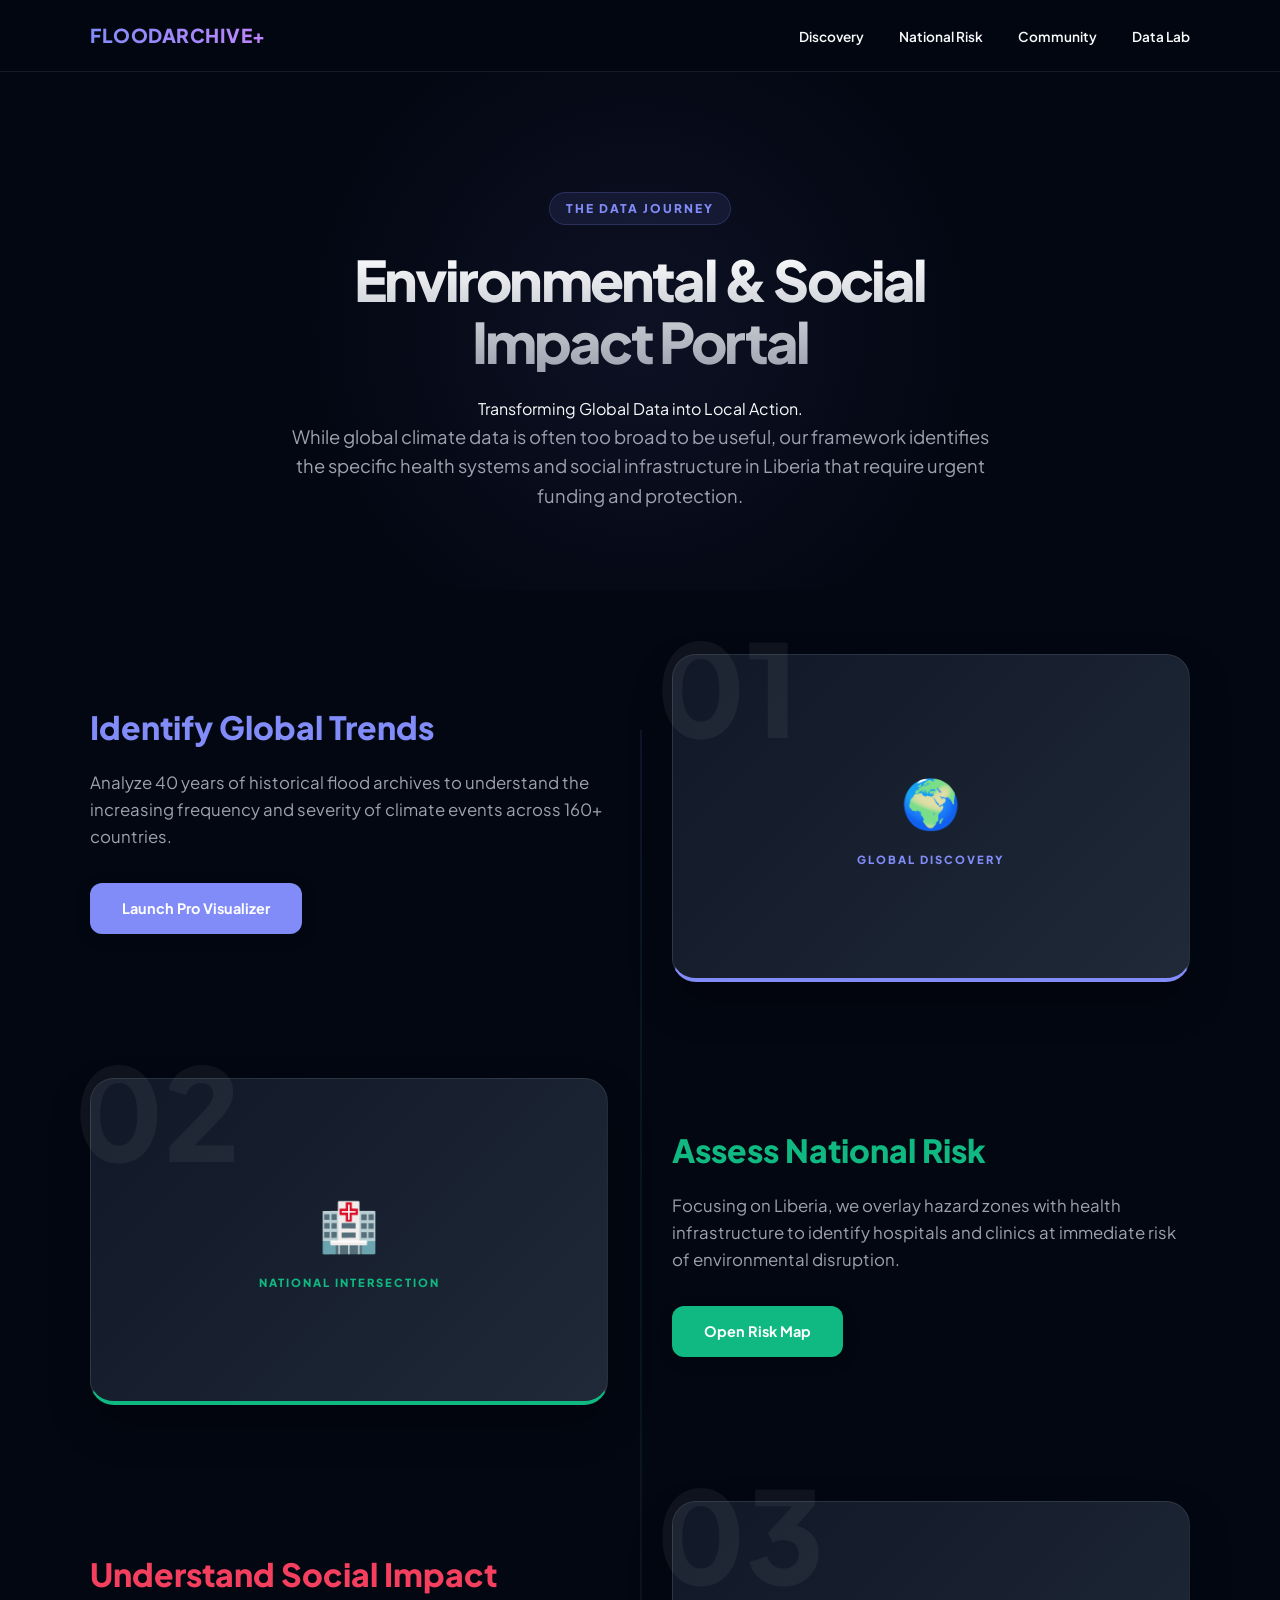
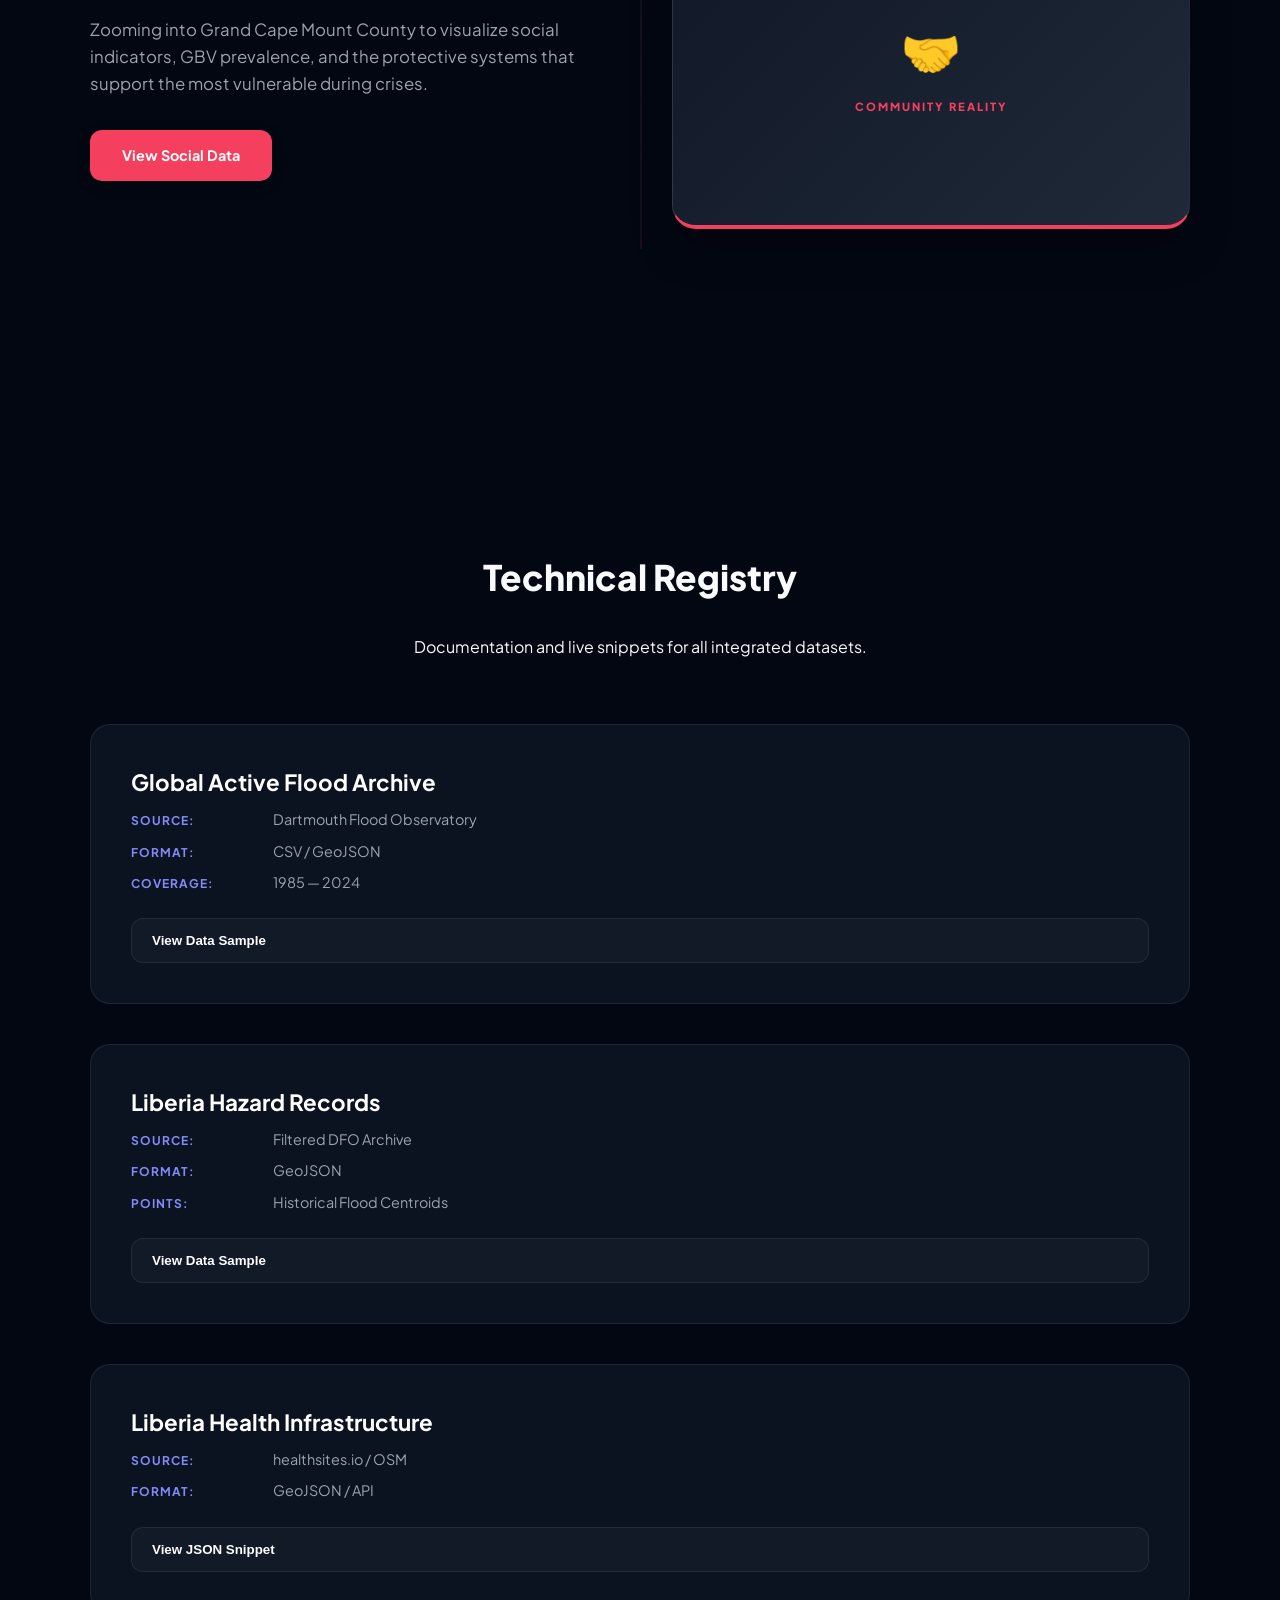
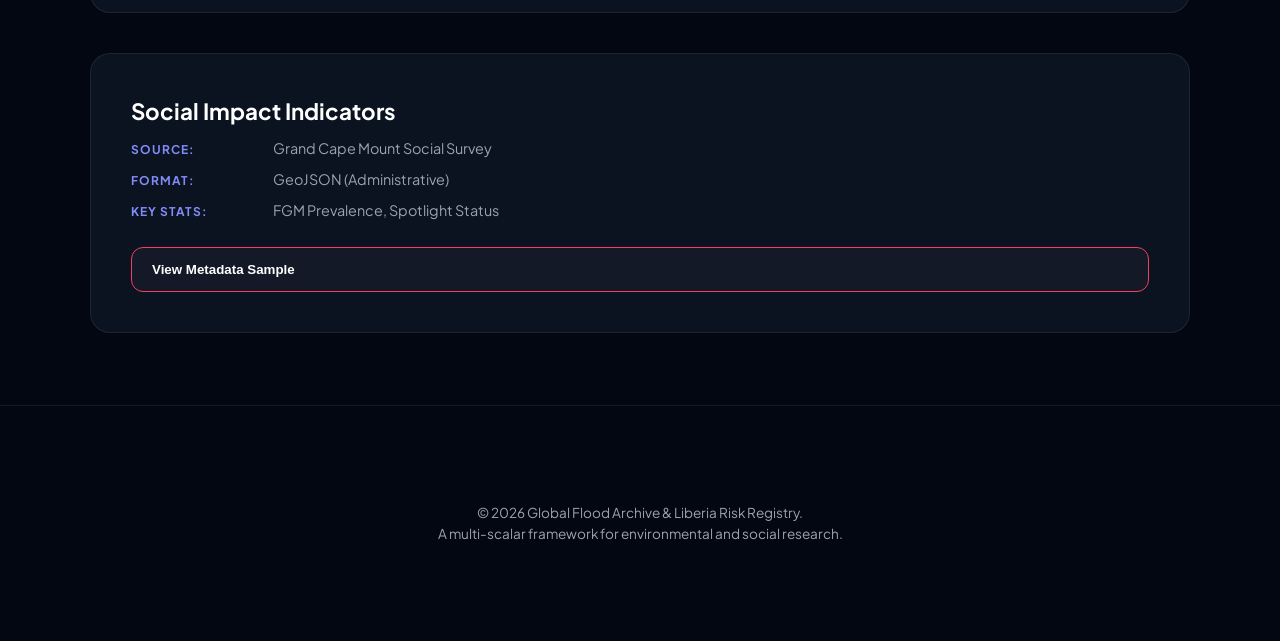
==== commit 2e0f6a3b: "Finalize Fund-Ready Portal: update narrative hero and modernize National Risk Map to Dark Mode" ====
--- a/index.html
+++ b/index.html
@@ -101,8 +101,9 @@
     <main class="site-main">
         <div class="hero">
             <span class="branding">The Data Journey</span>
-            <h1>From Global Patterns to<br>Community Realities</h1>
-            <p>An integrated analysis framework tracking historical climate hazards and their intersection with social and health infrastructure.</p>
+            <h1>Environmental & Social<br>Impact Portal</h1>
+            <span class="tagline">Transforming Global Data into Local Action.</span>
+            <p>While global climate data is often too broad to be useful, our framework identifies the specific health systems and social infrastructure in Liberia that require urgent funding and protection.</p>
         </div>
 
         <div class="container journey-section">
